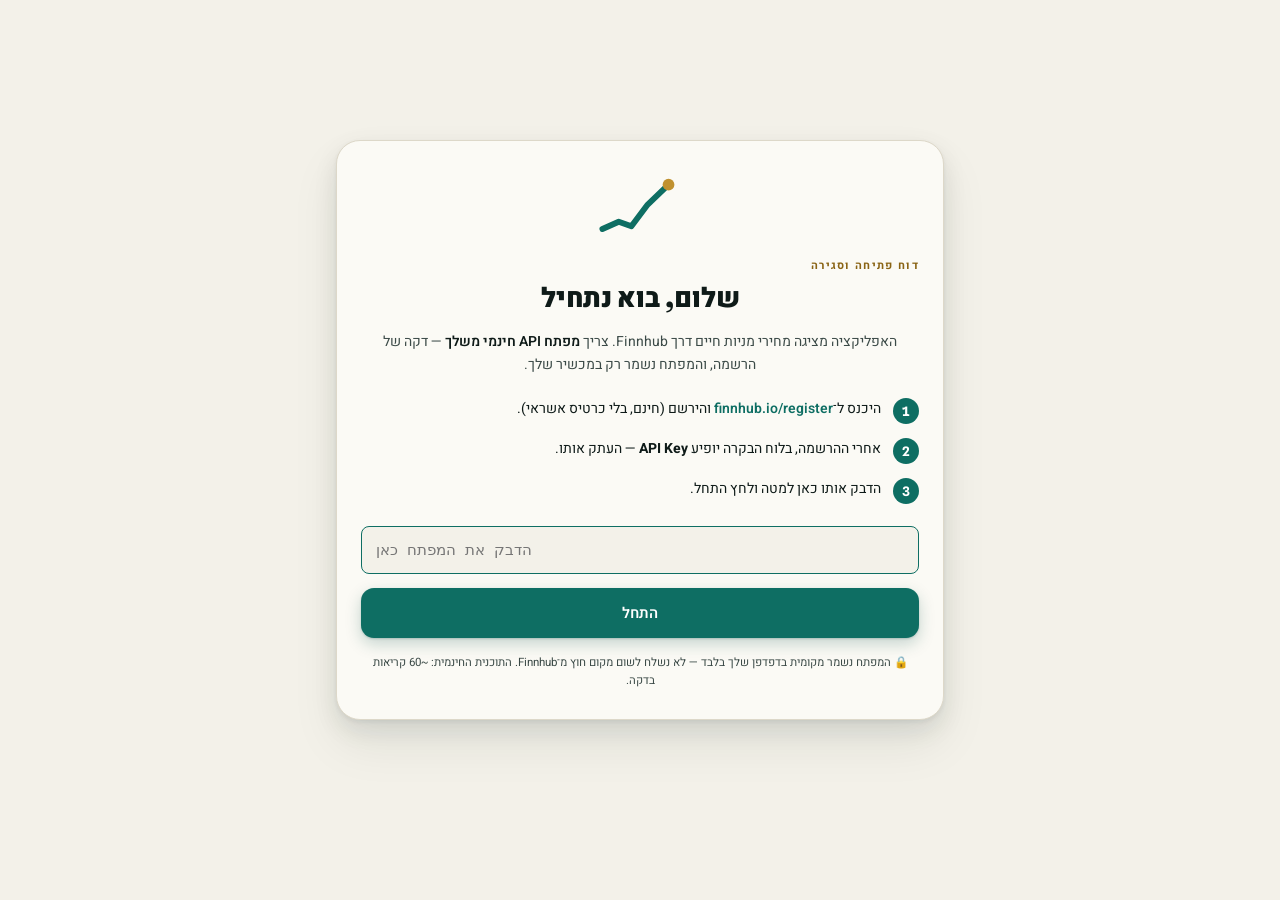
==== ⁠index.html @ 3b0912ea "Add files via upload" ====
<!DOCTYPE html>
<html lang="en" dir="ltr">
<head>
<meta charset="UTF-8">
<meta name="viewport" content="width=device-width, initial-scale=1.0, viewport-fit=cover">
<title>דוח פתיחה וסגירה</title>
<meta name="apple-mobile-web-app-capable" content="yes">
<meta name="apple-mobile-web-app-status-bar-style" content="black-translucent">
<meta name="apple-mobile-web-app-title" content="דוח שוק">
<meta name="theme-color" content="#0E6E63">
<link rel="icon" type="image/png" sizes="32x32" href="[data-uri]">
<link rel="icon" type="image/png" sizes="16x16" href="[data-uri]">
<link rel="shortcut icon" href="[data-uri]">
<link rel="apple-touch-icon" href="[data-uri]">
<link rel="preconnect" href="https://fonts.googleapis.com">
<link rel="preconnect" href="https://fonts.gstatic.com" crossorigin>
<link href="https://fonts.googleapis.com/css2?family=Fraunces:opsz,wght@9..144,500;9..144,700;9..144,900&family=Heebo:wght@400;500;700;800&family=Inter:wght@400;500;600;700&family=Spline+Sans+Mono:wght@400;500;600&display=swap" rel="stylesheet">
<style>
:root{--sat:env(safe-area-inset-top);--sab:env(safe-area-inset-bottom);--ink:#0E1A18;--ink-soft:#3B4A47;--paper:#F3F1E9;--paper-2:#FBFAF5;--line:#DDD8C9;--teal:#0E6E63;--brass:#C0912F;--gain:#1E7A48;--loss:#C0392B;--shadow:0 1px 2px rgba(19,33,31,.04),0 4px 10px rgba(19,33,31,.05),0 12px 28px rgba(19,33,31,.05);--shadow-lift:0 2px 4px rgba(19,33,31,.06),0 10px 24px rgba(19,33,31,.09),0 24px 48px rgba(19,33,31,.08)}*{box-sizing:border-box;margin:0;padding:0;-webkit-tap-highlight-color:transparent}
html,body{background:var(--paper);color:var(--ink);font-family:"Heebo","Inter",system-ui,sans-serif;height:100%}
body{overflow:hidden}
h1,h2,h3{font-family:"Fraunces","Heebo",serif}
.he{font-family:"Heebo",system-ui,sans-serif}
.mono{font-family:"Spline Sans Mono",ui-monospace,monospace;font-variant-numeric:tabular-nums;direction:ltr;unicode-bidi:isolate}
button{font-family:inherit;cursor:pointer;border:none;background:none;color:inherit}
button:focus-visible,input:focus-visible{outline:2.5px solid var(--teal);outline-offset:2px;border-radius:8px}
@media(prefers-reduced-motion:reduce){*,*::before,*::after{animation:none!important;transition:none!important}}
a{color:var(--teal);text-decoration:none}
/* Pager */
.pager{display:flex;overflow-x:auto;scroll-snap-type:x mandatory;height:100dvh;-webkit-overflow-scrolling:touch;scroll-behavior:smooth}
.pager::-webkit-scrollbar{display:none}
.panel{flex:0 0 100%;width:100%;height:100dvh;overflow-y:auto;scroll-snap-align:center;-webkit-overflow-scrolling:touch;transition:background .6s ease}
.panel::-webkit-scrollbar{display:none}
.inner{max-width:640px;margin:0 auto;padding:0 16px calc(60px + env(safe-area-inset-bottom))}@media(max-width:400px){.inner{padding:0 12px calc(60px + env(safe-area-inset-bottom))}}
body.coaching .dots{opacity:0;pointer-events:none}
.dots{position:fixed;bottom:calc(12px + env(safe-area-inset-bottom));left:50%;transform:translateX(-50%);display:flex;gap:9px;z-index:50;background:rgba(251,250,245,.78);-webkit-backdrop-filter:blur(12px);backdrop-filter:blur(12px);border:1px solid var(--line);border-radius:24px;padding:9px 14px;box-shadow:var(--shadow)}
.dot{width:7px;height:7px;border-radius:50%;background:var(--line);transition:.25s;cursor:pointer}
.dot.active{background:var(--teal);width:24px;border-radius:5px}
/* Masthead */
.masthead{padding:calc(14px + env(safe-area-inset-top)) 0 12px;border-bottom:2px solid var(--ink);position:sticky;top:0;background:var(--paper);z-index:20}
.masthead .kicker{font-size:11px;letter-spacing:.12em;color:#8A6415;font-weight:700}
.masthead h1{font-size:24px;line-height:1;font-weight:900;margin-top:5px}@media(max-width:500px){.masthead h1{font-size:20px}}
.masthead .date{margin-top:7px;font-size:13px;color:var(--ink-soft);font-weight:500}
.brass-rule{height:3px;background:var(--brass);width:52px;margin-top:12px;border-radius:2px}
.refreshbar{display:flex;align-items:flex-start;justify-content:space-between;gap:10px;margin-top:14px}
.updated{font-size:12.5px;color:var(--ink-soft);font-weight:500}
.mkt{font-size:11px;font-weight:600;padding:2px 8px;border-radius:20px;display:inline-flex;align-items:center;gap:5px;margin-top:6px}
.mkt.open{color:var(--gain);background:rgba(30,122,72,.1)}
.mkt.closed{color:var(--ink-soft);background:rgba(74,92,88,.1)}
.mkt .dot2{width:6px;height:6px;border-radius:50%;background:currentColor}
.btn{background:var(--teal);color:#fff;padding:11px 17px;border-radius:13px;font-weight:600;font-size:14px;display:inline-flex;align-items:center;gap:7px;box-shadow:0 1px 2px rgba(11,80,72,.2),0 6px 16px rgba(11,80,72,.22);min-height:44px;transition:transform .12s ease,box-shadow .15s ease}
.btn:active{transform:translateY(1px) scale(.985);box-shadow:0 1px 2px rgba(11,80,72,.2),0 3px 8px rgba(11,80,72,.18)}
.btn.ghost{background:transparent;color:var(--teal);box-shadow:none;border:1.5px solid var(--line);padding:8px 14px}
.quota{font-family:"Spline Sans Mono",monospace;font-size:11px;font-weight:500;color:var(--ink-soft);background:var(--paper-2);border:1px solid var(--line);border-radius:20px;padding:4px 9px;direction:ltr;white-space:nowrap;transition:color .3s,border-color .3s}
.quota.warn{color:var(--brass);border-color:rgba(192,145,47,.45)}
.quota.crit{color:var(--loss);border-color:rgba(192,57,43,.45)}
.spin{animation:sp 1s linear infinite}
@keyframes sp{to{transform:rotate(360deg)}}
.addrow{display:flex;gap:8px;margin:16px 0 4px}
.addrow input{flex:1;padding:12px 14px;direction:ltr;border:1.5px solid var(--line);background:var(--paper-2);border-radius:12px;font-family:"Spline Sans Mono",monospace;font-size:15px;text-transform:uppercase;color:var(--ink)}
.addrow input:focus{outline:none;border-color:var(--teal)}
.toolbar{display:flex;gap:8px;margin-top:10px}
.tool{font-size:12.5px;color:var(--teal);border:1.5px solid var(--line);border-radius:10px;padding:9px 12px;background:var(--paper-2);display:inline-flex;gap:6px;align-items:center;font-weight:600;min-height:40px}
.tool.active{background:var(--teal);color:#fff;border-color:var(--teal)}
.summary{margin-top:12px;font-size:12.5px;color:var(--ink-soft);display:flex;gap:14px;flex-wrap:wrap}
.summary b{color:var(--ink);font-family:"Spline Sans Mono",monospace}
.summary .up{color:var(--gain)}.summary .down{color:var(--loss)}
.cards{margin-top:12px;display:flex;flex-direction:column;gap:10px}
.grp{display:flex;flex-direction:column;gap:10px}
.grp-h{display:flex;align-items:center;justify-content:space-between;padding:6px 2px 2px;margin-top:6px;border-bottom:1.5px solid var(--line)}
.grp-h span:first-child{font-family:"Fraunces","Heebo",serif;font-size:15px;font-weight:700;color:var(--ink)}
.grp-n{font-size:11px;color:#8A6415;background:rgba(192,145,47,.12);border:1px solid transparent;border-radius:20px;padding:2px 9px;font-weight:600}
.grp-body{display:flex;flex-direction:column;gap:10px}
.earn{display:none;font-size:11.5px;color:#8A6415;font-weight:700;margin-top:3px}
.earn:not(:empty){display:block}
.earn.soon{color:var(--loss)}
.earn-box{background:rgba(192,145,47,.10);border-radius:10px;padding:8px 10px;font-size:12.5px;color:var(--ink);margin-bottom:12px;font-weight:500}
.tagbtn{display:none;font-size:15px;width:30px;height:30px;border-radius:8px;align-items:center;justify-content:center;flex:none;background:var(--paper);border:1px solid var(--line)}
body.editing .tagbtn{display:flex}
body.editing.has-groups .handle{display:none}
.hold{display:none;font-size:11.5px;color:var(--ink-soft);margin-top:3px;font-weight:500}
.hold:not(:empty){display:block}
.hold .hq{color:var(--teal);font-weight:700}
.hold b.up{color:var(--gain)}.hold b.down{color:var(--loss)}
.sheet-nav{display:flex;align-items:center;justify-content:space-between;margin-bottom:14px;padding-bottom:12px;border-bottom:1px solid var(--line)}
.nav-b{font-size:13px;color:var(--teal);font-weight:600;padding:6px 8px;border-radius:8px}
.nav-b:disabled{color:var(--line)}
.fld{display:block;margin-bottom:12px}
.fld span{display:block;font-size:12.5px;color:var(--ink-soft);margin-bottom:5px;font-weight:500}
.fld input{width:100%;padding:12px;border:1.5px solid var(--line);border-radius:11px;font-family:"Spline Sans Mono",monospace;font-size:17px;background:var(--paper);direction:ltr;text-align:left}
.fld input:focus{outline:none;border-color:var(--teal)}
.sheet-note{font-size:11.5px;color:var(--ink-soft);line-height:1.5;background:rgba(192,145,47,.10);border-radius:9px;padding:8px 10px}
.sheet{position:fixed;inset:0;background:rgba(14,22,20,.5);z-index:200;display:flex;align-items:flex-end;justify-content:center;padding:14px;animation:dimIn .2s ease}
@keyframes dimIn{from{opacity:0}to{opacity:1}}
.sheet-card{position:relative;background:var(--paper-2);border:1px solid var(--line);border-radius:22px;padding:24px 18px 18px;width:100%;max-width:420px;box-shadow:var(--shadow-lift);margin-bottom:env(safe-area-inset-bottom);animation:sheetUp .28s cubic-bezier(.2,.7,.3,1)}
.sheet-card::before{content:"";position:absolute;top:9px;left:50%;transform:translateX(-50%);width:38px;height:4.5px;border-radius:3px;background:var(--line)}
@keyframes sheetUp{from{transform:translateY(24px);opacity:.4}to{transform:translateY(0);opacity:1}}
.tagopt{display:flex;align-items:center;gap:10px;padding:9px 4px;border-bottom:1px solid var(--line);font-size:14px}
.tagopt input{width:18px;height:18px;accent-color:var(--teal)}
.card-wrapper.dragging{position:relative;z-index:30}
.card-wrapper.dragging .card-compact{opacity:.9;box-shadow:0 12px 28px rgba(19,33,31,.18)}
.card-compact{background:var(--paper-2);border:1px solid var(--line);border-radius:16px;padding:13px 15px;box-shadow:var(--shadow);display:flex;align-items:center;gap:11px;cursor:pointer;transition:background .3s,box-shadow .2s,transform .12s ease}
.card-compact:active{background:#f0ede5;transform:scale(.988)}
.card-compact.up{background:rgba(30,122,72,.06)}
.card-compact.down{background:rgba(192,57,43,.06)}
.card-compact.up.sharp{box-shadow:inset -4px 0 0 var(--gain),var(--shadow)}
.card-compact.down.sharp{box-shadow:inset -4px 0 0 var(--loss),var(--shadow)}
.handle{display:none;align-items:center;justify-content:center;width:24px;color:var(--ink-soft);font-size:19px;cursor:grab;touch-action:none;flex:none;margin-left:-4px}
body.editing .handle{display:flex}
body.editing .card-compact{cursor:default}
.logo{width:36px;height:36px;border-radius:8px;object-fit:contain;background:#fff;border:1px solid var(--line);flex:none}
.logo.ph{display:flex;align-items:center;justify-content:center;font-family:"Spline Sans Mono",monospace;font-weight:600;color:var(--teal);font-size:13px}
.idcol{flex:1;min-width:0}
.sym{font-family:"Spline Sans Mono",monospace;font-weight:600;font-size:16px}
.cname{font-size:12px;color:var(--ink-soft);margin-top:2px;overflow:hidden;text-overflow:ellipsis;white-space:nowrap;max-width:170px;font-weight:500}
.pricecol{text-align:end}
.price{font-size:16px;font-weight:600}
.chg{font-size:14px;font-weight:700}
.chg.up{color:var(--gain)}.chg.down{color:var(--loss)}.chg.flat{color:var(--ink-soft)}
.chg.sharp{font-weight:700}
.stale{opacity:.55}
.remove{display:none;color:var(--ink-soft);font-size:17px;width:28px;height:28px;border-radius:8px;align-items:center;justify-content:center;flex:none}
body.editing .remove{display:flex}
.remove:active{background:var(--line)}
.card-details{display:none;background:var(--paper-2);border:1px solid var(--line);border-radius:16px;padding:15px;margin-top:-6px}
.card-details.open{display:block;animation:cardIn .24s cubic-bezier(.2,.7,.3,1)}
@keyframes cardIn{from{opacity:0;transform:translateY(-6px)}to{opacity:1;transform:translateY(0)}}
.card-details .chart{width:100%;height:50px;background:var(--paper);border-radius:12px;padding:6px;box-sizing:border-box;margin-bottom:10px;border:1px solid var(--line)}
.card-details .track{position:relative;height:8px;border-radius:6px;background:linear-gradient(90deg,#E7E2D2,#EFEBDD);margin-top:12px}
.card-details .mk{position:absolute;top:50%;transform:translate(-50%,-50%);width:14px;height:14px;border-radius:50%;border:2.5px solid var(--paper-2)}
.mk.open{background:var(--ink-soft)}
.mk.close{background:var(--teal);width:16px;height:16px}
.legend{direction:ltr;display:flex;justify-content:space-between;margin-top:9px;font-size:11px;color:var(--ink-soft)}
.legend b{display:block;font-family:"Spline Sans Mono",monospace;color:var(--ink);font-size:13px;font-weight:500;margin-top:2px}
.vol-bar{display:flex;align-items:flex-end;gap:2px;margin-top:10px;height:24px}
.vol-bar .b{background:rgba(14,110,99,.3);border-radius:3px;flex:1;min-width:2px}
.pp{min-height:0}
.pp-w{display:inline-block;font-size:11.5px;color:var(--ink-soft);margin:-6px 0 10px;font-weight:500}
.pp-box{display:flex;align-items:center;gap:9px;margin:-4px 0 12px;padding:8px 11px;border-radius:11px;background:var(--paper);border:1px solid var(--line)}
.pp-box.up{background:rgba(30,122,72,.09);border-color:rgba(30,122,72,.28)}
.pp-box.down{background:rgba(192,57,43,.09);border-color:rgba(192,57,43,.28)}
.pp-l{font-size:11.5px;color:var(--ink-soft);font-weight:600}
.pp-v{font-size:15px;font-weight:700;margin-inline-start:auto}
.pp-c{font-size:12.5px;font-weight:700}
.pp-box.up .pp-c,.pp-box.up .pp-v{color:var(--gain)}
.pp-box.down .pp-c,.pp-box.down .pp-v{color:var(--loss)}
.stats{display:grid;grid-template-columns:1fr 1fr;gap:8px 12px;margin-top:15px;padding-top:14px;border-top:1px solid var(--line)}
.stat{display:flex;justify-content:space-between;font-size:13px}
.stat span{color:var(--ink-soft)}
.stat b{font-family:"Spline Sans Mono",monospace;font-weight:500}
.gap.up b{color:var(--gain)}.gap.down b{color:var(--loss)}
.periods{margin-top:15px;padding-top:14px;border-top:1px solid var(--line)}
.pd-row{display:flex;gap:8px}
.pd{flex:1;background:var(--paper);border:1px solid var(--line);border-radius:11px;padding:9px 6px;text-align:center}
.pd span{display:block;font-size:11px;color:var(--ink-soft)}
.pd b{display:block;font-size:14px;font-weight:600;margin-top:3px}
.pd b.up{color:var(--gain)}.pd b.down{color:var(--loss)}.pd b.flat{color:var(--ink-soft)}
.pd-spark{margin-top:12px;background:var(--paper);border:1px solid var(--line);border-radius:11px;padding:8px 6px;display:flex;justify-content:center}
.pd-note{font-size:11.5px;color:var(--ink-soft);margin-top:8px;line-height:1.5}
.news{margin-top:14px;display:flex;flex-direction:column;gap:11px;padding-top:14px;border-top:1px solid var(--line)}
.news .item{font-size:13px;line-height:1.45;direction:ltr;text-align:left}
.news .item .h{font-weight:500;color:var(--ink)}
.news .item .m{color:var(--ink-soft);font-size:11.5px;margin-top:3px}
.disclaimer{margin-top:12px;font-size:11px;color:var(--ink-soft);line-height:1.5;background:rgba(192,145,47,.08);border-radius:10px;padding:9px 11px}
.hist{margin-top:14px;padding-top:14px;border-top:1px solid var(--line)}
.hist h4{font-size:12px;color:var(--brass);font-weight:700;margin-bottom:8px}
.hist table{width:100%;border-collapse:collapse;font-family:"Spline Sans Mono",monospace;font-size:12px}
.hist th{color:var(--ink-soft);font-weight:400;text-align:right;padding:4px 0;font-size:11px}
.hist td{padding:5px 0;border-top:1px solid var(--line);text-align:right}
.msg{font-size:12.5px;color:var(--loss);margin-top:10px}
.ldr{position:relative;background:var(--paper);border:1px solid var(--line);border-radius:12px;padding:10px 12px 8px;display:flex;flex-direction:column;align-items:center;gap:4px}
.ldr svg{width:100%;height:44px;opacity:.85}
.ldr-line{stroke-dasharray:240;stroke-dashoffset:240;animation:draw 1.2s ease-in-out infinite}
.ldr span{font-size:11px;color:var(--ink-soft);font-weight:500}
.ob-wrap{max-width:640px;margin:0 auto;padding:env(safe-area-inset-top) 16px 40px;min-height:100dvh;display:flex;align-items:center}
.ob-card{width:100%;background:var(--paper-2);border:1px solid var(--line);border-radius:24px;padding:30px 24px;box-shadow:var(--shadow-lift);margin:24px 0}
.ob-logo{display:block;margin:0 auto 18px}
.ob-h{font-family:"Fraunces","Heebo",serif;font-size:27px;font-weight:900;margin-top:5px;text-align:center}
.ob-p{font-size:14px;color:var(--ink-soft);line-height:1.65;margin-top:12px;text-align:center}
.ob-p b{color:var(--ink);font-weight:600}
.ob-steps{margin-top:22px;display:flex;flex-direction:column;gap:14px}
.ob-step{display:flex;gap:12px;align-items:flex-start;font-size:14px;line-height:1.55;color:var(--ink)}
.ob-step a{font-weight:600}
.ob-n{flex:none;width:26px;height:26px;border-radius:50%;background:var(--teal);color:#fff;font-weight:700;font-size:13px;display:flex;align-items:center;justify-content:center;font-family:"Spline Sans Mono",monospace}
.ob-input{width:100%;margin-top:22px;padding:14px;border:1.5px solid var(--line);border-radius:13px;font-family:"Spline Sans Mono",monospace;font-size:15px;background:var(--paper);text-align:left}
.ob-input:focus{outline:none;border-color:var(--teal)}
.ob-btn{width:100%;justify-content:center;margin-top:14px;padding:14px;font-size:15px}
.ob-foot{font-size:11.5px;color:var(--ink-soft);margin-top:16px;line-height:1.55;text-align:center}
#coach{position:fixed;inset:0;z-index:400;pointer-events:auto}
#coach::before{content:"";position:fixed;inset:0;z-index:400;background:rgba(14,22,20,.66);-webkit-backdrop-filter:blur(1px);backdrop-filter:blur(1px)}
#coachHole{position:fixed;z-index:401;border-radius:14px;box-shadow:0 0 0 9999px rgba(14,22,20,.66),0 0 0 2px var(--brass),0 8px 30px rgba(0,0,0,.35);transition:top .3s cubic-bezier(.3,.7,.3,1),left .3s,width .3s,height .3s;pointer-events:none}
#coachTip{position:fixed;z-index:402;left:50%;transform:translateX(-50%) translateY(6px);width:min(360px,calc(100vw - 32px));background:var(--paper-2);border:1px solid var(--line);border-radius:18px;padding:16px 17px;box-shadow:var(--shadow-lift);opacity:0;transition:opacity .25s,transform .25s}
#coachTip.show{opacity:1;transform:translateX(-50%) translateY(0)}
#coachTip{max-height:calc(100dvh - var(--sat) - var(--sab) - 24px);overflow-y:auto;-webkit-overflow-scrolling:touch}
#coachTip .c-step{font-family:"Spline Sans Mono",monospace;font-size:11px;color:#8A6415;font-weight:700;direction:ltr;text-align:right}
#coachTip .c-title{font-family:"Fraunces","Heebo",serif;font-weight:800;font-size:18px;margin-top:3px}
#coachTip .c-body{font-size:13.5px;color:var(--ink-soft);line-height:1.6;margin-top:6px}
#coachTip .c-body b{color:var(--ink);font-weight:600}
#coachTip .c-actions{display:flex;align-items:center;justify-content:space-between;margin-top:14px;position:relative;z-index:3;pointer-events:auto}
#coachTip .c-skip{font-size:13px;color:var(--ink-soft);font-weight:500;padding:11px 14px;position:relative;z-index:3}
#coachTip .c-next{background:var(--teal);color:#fff;font-weight:700;font-size:14px;padding:12px 22px;border-radius:12px;box-shadow:0 4px 12px rgba(11,80,72,.25);position:relative;z-index:3}
#coachTip .c-next:active{transform:scale(.96)}
.guide-card{max-width:460px;max-height:86vh;display:flex;flex-direction:column}
.guide-h{display:flex;align-items:flex-start;justify-content:space-between;padding-bottom:14px;border-bottom:1px solid var(--line);margin-bottom:4px}
.gclose{width:32px;height:32px;border-radius:10px;font-size:15px;color:var(--ink-soft);background:var(--paper);border:1px solid var(--line);flex:none}
.gclose:active{transform:scale(.94)}
.guide-body{overflow-y:auto;-webkit-overflow-scrolling:touch;padding:8px 2px 14px}
.gstep{display:flex;gap:13px;padding:13px 0;border-bottom:1px solid var(--line)}
.gstep:last-child{border-bottom:none}
.gic{font-size:22px;flex:none;width:38px;height:38px;display:flex;align-items:center;justify-content:center;background:var(--paper);border:1px solid var(--line);border-radius:11px}
.gt{font-weight:700;font-size:15px;color:var(--ink);margin-top:4px}
.gd{font-size:13px;color:var(--ink-soft);line-height:1.6;margin-top:5px}
.gd b{color:var(--ink);font-weight:600}
#splash{position:fixed;inset:0;z-index:999;background:var(--paper);display:flex;align-items:center;justify-content:center;transition:opacity .4s ease}
#splash.out{opacity:0;pointer-events:none}
.sp-inner{display:flex;flex-direction:column;align-items:center;gap:14px}
.sp-line{stroke-dasharray:260;stroke-dashoffset:260;animation:draw 1.1s cubic-bezier(.4,0,.2,1) forwards}
@keyframes draw{to{stroke-dashoffset:0}}
.sp-dot{opacity:0;transform-origin:158px 30px;animation:pop .35s cubic-bezier(.3,1.6,.5,1) .95s forwards}
@keyframes pop{from{opacity:0;transform:scale(.2)}to{opacity:1;transform:scale(1)}}
.sp-title{font-family:"Fraunces","Heebo",serif;font-weight:900;font-size:21px;color:var(--ink);animation:fadeUp .5s ease .55s both}
.sp-sub{font-size:12.5px;color:var(--ink-soft);font-weight:500;animation:fadeUp .5s ease .75s both}
@keyframes fadeUp{from{opacity:0;transform:translateY(6px)}to{opacity:1;transform:translateY(0)}}
.skeleton{height:12px;border-radius:4px;background:linear-gradient(90deg,#EAE6D8,#F2EFE4,#EAE6D8);background-size:200% 100%;animation:sh 1.2s infinite;display:inline-block}
@keyframes sh{to{background-position:-200% 0}}
/* Home */
.home{min-height:calc(100dvh - 40px);display:flex;flex-direction:column;justify-content:center;padding:calc(20px + env(safe-area-inset-top)) 0 20px;position:relative}
.home-card{position:relative;overflow:hidden;background:var(--paper-2);border:1px solid var(--line);border-radius:22px;padding:26px 22px;box-shadow:var(--shadow-lift)}
.home-card .wm{position:absolute;left:-14px;bottom:-18px;width:190px;height:auto;pointer-events:none}
@media(max-width:500px){.home{padding:14px 0}.home-card{padding:20px 16px;border-radius:18px}}
.home .kicker{font-size:11px;letter-spacing:.12em;color:#8A6415;font-weight:700}
.home h1{font-size:38px;line-height:.95;font-weight:900;margin-top:8px}@media(max-width:500px){.home h1{font-size:28px}}
.home .date{margin-top:12px;font-size:14.5px;color:var(--ink-soft);font-weight:500}
.home .brass-rule{width:64px;margin-top:20px}
.tickers{margin-top:32px;border-top:1px solid var(--line)}
.tk{display:flex;align-items:center;justify-content:space-between;padding:17px 2px;border-bottom:1px solid var(--line)}
.tk:last-child{border-bottom:none}
.tk-l{font-size:13px;color:var(--ink-soft);font-weight:500}@media(max-width:500px){.tk-l{font-size:12.5px}}
.tk-r{text-align:right}
.tk-v{font-size:22px;font-weight:600;line-height:1.1;letter-spacing:-.01em}@media(max-width:500px){.tk-v{font-size:20px}}
.tk-c{font-size:12.5px;font-weight:600;margin-top:2px}
.tk-c.up{color:var(--gain)}.tk-c.down{color:var(--loss)}.tk-c.flat{color:var(--ink-soft)}
.home .hints{display:flex;justify-content:space-between;margin-top:26px}
.home .hints .h{display:flex;align-items:center;gap:6px;font-size:13px;color:var(--teal);font-weight:600;padding:10px 14px;border-radius:12px;background:rgba(251,250,245,.6);border:1px solid var(--line)}
.home .hints .h:active{transform:scale(.96)}
.home .setgear{display:inline-flex;align-items:center;gap:6px;font-size:13px;font-weight:600;color:var(--teal);text-decoration:none;padding:9px 14px;border-radius:12px;background:rgba(251,250,245,.6);border:1px solid var(--line);cursor:pointer}
.setgear:active{transform:scale(.96)}
/* Recommendations (RTL) */
.reco-top{padding:calc(14px + env(safe-area-inset-top)) 0 12px;border-bottom:2px solid var(--ink);position:sticky;top:0;background:var(--paper);z-index:20}
.reco-top .kicker{font-size:11px;letter-spacing:.14em;color:var(--brass);font-weight:700}
.reco-top h1{font-size:28px;font-weight:900;margin-top:5px}
.reco-disc{font-size:11px;color:var(--ink-soft);line-height:1.5;background:rgba(192,145,47,.08);border-radius:10px;padding:9px 11px;margin-top:14px}
.xgrid{display:flex;flex-direction:column;gap:9px;margin-top:14px}
.xc{display:flex;align-items:center;gap:11px;background:var(--paper-2);border:1px solid var(--line);border-radius:16px;padding:12px 14px;box-shadow:var(--shadow);text-decoration:none;color:inherit;transition:transform .12s ease,box-shadow .15s ease}
.xc:active{transform:scale(.985);box-shadow:0 1px 2px rgba(19,33,31,.05)}
.xc-av{flex:none;width:40px;height:40px;border-radius:12px;background:var(--ink);color:var(--paper);display:flex;align-items:center;justify-content:center;font-weight:800;font-size:14px;font-family:"Spline Sans Mono",monospace;letter-spacing:.02em}
.xc-t{flex:1;min-width:0}
.xc-n{font-size:15px;font-weight:700;color:var(--ink);overflow:hidden;text-overflow:ellipsis;white-space:nowrap}
.xc-c{font-size:11.5px;color:#8A6415;font-weight:600;margin-top:2px}
.xc-h{font-size:11.5px;color:var(--ink-soft);direction:ltr;font-weight:500}
.xc-go{color:var(--ink-soft);flex:none}
.reco-card{background:var(--paper-2);border:1px solid var(--line);border-radius:16px;padding:14px;box-shadow:var(--shadow);margin-top:12px}
.reco-head{display:flex;align-items:center;gap:11px;cursor:pointer}
.reco-head:active{opacity:.75}
.rdot{width:7px;height:7px;border-radius:50%;background:var(--line);flex:none}
.rdot.ready{background:var(--teal)}
.rchev{font-size:16px;color:var(--ink-soft);flex:none;transition:transform .22s;line-height:1}
.rchev.up{transform:rotate(180deg)}
.rbody{display:none}
.rbody.open{display:block}
.reco-head .sym{font-family:"Spline Sans Mono",monospace;font-weight:600;font-size:16px;direction:ltr}
.reco-head .cn{font-size:11px;color:var(--ink-soft);margin-top:1px}
.sig-row{display:flex;gap:10px;margin-top:13px}
.sig{flex:1;border-radius:12px;padding:11px;text-align:center;border:1px solid var(--line);background:var(--paper)}
.sig .t{font-size:11px;color:var(--ink-soft)}
.sig b{display:block;font-size:16px;font-weight:800;margin-top:3px}
.sig.buy{background:rgba(30,122,72,.1);border-color:rgba(30,122,72,.3)}.sig.buy b{color:var(--gain)}
.sig.sell{background:rgba(192,57,43,.1);border-color:rgba(192,57,43,.3)}.sig.sell b{color:var(--loss)}
.sig.neutral b{color:var(--ink-soft)}
.sig.none b{color:var(--ink-soft);font-size:13px;font-weight:600}
.reco-raw{margin-top:12px;font-size:12px;color:var(--ink-soft);line-height:1.7}
.reco-raw .k{color:var(--ink);font-family:"Spline Sans Mono",monospace;direction:ltr;display:inline-block}
.gen-wrap{margin-top:26px;padding-top:16px;border-top:2px solid var(--ink)}
.gen-wrap h3{font-size:20px;font-weight:800}
.gn{display:block;padding:12px 0;border-bottom:1px solid var(--line)}
.gn-h{font-size:14px;font-weight:500;color:var(--ink);line-height:1.4;direction:ltr;text-align:left}
.gn-m{font-size:11px;color:var(--ink-soft);margin-top:4px;direction:ltr;text-align:left}
.empty{text-align:center;color:var(--ink-soft);font-size:14px;padding:40px 20px;line-height:1.6}
</style>
</head>
<body>
<div id="root"></div>
<script>
const FINNHUB="https://finnhub.io/api/v1";
const PROXIES=[u=>u,u=>"https://api.codetabs.com/v1/proxy/?quest="+encodeURIComponent(u),u=>"https://api.allorigins.win/raw?url="+encodeURIComponent(u),u=>"https://corsproxy.io/?url="+encodeURIComponent(u)];
const LS={key:"mr_key",list:"mr_watch",prof:"mr_profiles",news:"mr_news",snap:"mr_snap",last:"mr_last",sort:"mr_sort",reco:"mr_reco",recoList:"mr_recoList",tickers:"mr_tickers",lastUpdate:"mr_lastUpdate",calls:"mr_calls",gnews:"mr_gnews",tags:"mr_tags",groupOrder:"mr_groupOrder",earn:"mr_earn",hold:"mr_hold",homeTk:"mr_homeTk",guide:"mr_guideSeen",ysym:"mr_ysym"};
const DEFAULTS=[{symbol:"TSLA"},{symbol:"AAPL"},{symbol:"NVDA"},{symbol:"META"},{symbol:"PLTR"},{symbol:"IBIT"},{symbol:"SPY"},{symbol:"QQQ"},{symbol:"INTC"},{symbol:"GOOGL"},{symbol:"AMZN"},{symbol:"AMD"},{symbol:"SOXX"}];
const MY_KEY="";
const SHARE_MODE=true; // every user enters their own Finnhub key; nothing is shipped in the file.
const SHARP=3;
const $=s=>document.querySelector(s);
const store={get:(k,f)=>{try{return JSON.parse(localStorage.getItem(k))??f}catch{return f}},set:(k,v)=>localStorage.setItem(k,JSON.stringify(v))};
const getKey=()=>localStorage.getItem(LS.key)||(SHARE_MODE?"":MY_KEY);
const todayISO=()=>new Date().toISOString().slice(0,10);
const fmt=n=>(n==null||isNaN(n))?"—":Number(n).toLocaleString("en-US",{minimumFractionDigits:2,maximumFractionDigits:2});
const pct=n=>(n>0?"+":"")+n.toFixed(2)+"%";
const getLast=sym=>store.get(LS.last,{})[sym];
function setLast(sym,q){const all=store.get(LS.last,{});all[sym]={c:q.c,dp:q.dp,ils:!!q._ils,ts:Date.now()};store.set(LS.last,all);}
function cur(q){return (q&&(q._ils||q.ils))?"\u20aa":"$";}
let sortMode=localStorage.getItem(LS.sort)||"manual";
let editMode=false;const detailData={};let recoLoaded=false;

/* ---- Market status ---- */
function marketStatus(){const et=new Date(new Date().toLocaleString("en-US",{timeZone:"America/New_York"}));const day=et.getDay();const mins=et.getHours()*60+et.getMinutes();if(day===0||day===6)return"closed";return(mins>=570&&mins<960)?"open":"closed";}
function updateMarketBadge(){const s=marketStatus();const el=$("#mkt");if(!el)return;el.className="mkt "+s;$("#mktText").textContent=s==="open"?"השוק האמריקאי פתוח":"השוק האמריקאי סגור";}

/* ---- Networking ---- */
let bestProxy=parseInt(localStorage.getItem("mr_proxy")||"0")||0;
async function fetchRaw(finUrl,timeoutMs){const order=[bestProxy,...PROXIES.map((_,i)=>i).filter(i=>i!==bestProxy)];let lastErr;for(const i of order){try{const u=PROXIES[i](finUrl);const ctrl=new AbortController();const t=setTimeout(()=>ctrl.abort(),timeoutMs||9000);const r=await fetch(u,{cache:"no-store",signal:ctrl.signal});clearTimeout(t);if(!r.ok){lastErr="HTTP "+r.status;continue;}const txt=await r.text();if(i!==bestProxy){bestProxy=i;localStorage.setItem("mr_proxy",String(i));}return txt;}catch(e){lastErr=e&&e.message?e.message:e;}}throw new Error(lastErr||"failed");}
const DAILY_EST=300;
function callsToday(){const c=store.get(LS.calls,{});return (c.date===todayISO())?(c.n||0):0;}
function bumpCalls(){const c=store.get(LS.calls,{});const n=(c.date===todayISO()?(c.n||0):0)+1;store.set(LS.calls,{date:todayISO(),n});paintQuota();return n;}
function paintQuota(){const el=$("#quota");if(!el)return;const n=callsToday();const left=Math.max(0,DAILY_EST-n);const ratio=n/DAILY_EST;el.textContent=n+" / "+DAILY_EST;el.className="quota"+(ratio>=1?" crit":ratio>=.8?" warn":"");el.title="קריאות שבוצעו היום. התקרה היומית היא הערכה.";}
async function fetchJSON(u){if(u.indexOf("finnhub.io")>-1)bumpCalls();return JSON.parse(await fetchRaw(u));}
const YQ="https://query1.finance.yahoo.com/v8/finance/chart/";
function ymap(){return store.get(LS.ysym,{});}
function ysymOf(sym){return ymap()[sym]||null;}
function lastNonNull(a){if(!a)return null;for(let i=a.length-1;i>=0;i--)if(a[i]!=null)return a[i];return null;}
async function yahooChart(ysym,q){const url=YQ+encodeURIComponent(ysym)+"?"+q;const raw=await fetchRaw(url,14000);let d;try{d=JSON.parse(raw);}catch(e){throw new Error("bad json");}if(d&&d.chart&&d.chart.error&&d.chart.error.description)throw new Error(d.chart.error.description);const r=d&&d.chart&&d.chart.result&&d.chart.result[0];if(!r||!r.meta)throw new Error("no data");return r;}
function yahooToQuote(r){const m=r.meta||{};const ind=(r.indicators&&r.indicators.quote&&r.indicators.quote[0])||{};const cu=m.currency||"USD";const mul=(cu==="ILA"||cu==="GBp")?0.01:1;
 const c=(m.regularMarketPrice!=null?m.regularMarketPrice:lastNonNull(ind.close));
 const pc=(m.chartPreviousClose!=null?m.chartPreviousClose:m.previousClose);
 if(c==null||pc==null||!pc)throw new Error("no price");
 const o=lastNonNull(ind.open),hi=lastNonNull(ind.high),lo=lastNonNull(ind.low),v=lastNonNull(ind.volume);
 const C=c*mul,PC=pc*mul;
 return {c:C,pc:PC,o:(o!=null?o*mul:C),h:(hi!=null?hi*mul:C),l:(lo!=null?lo*mul:C),d:C-PC,dp:((C-PC)/PC)*100,v:v||0,_ils:(cu==="ILS"||cu==="ILA"),_cur:cu,_y:m.symbol};}
async function yahooQuote(sym){const known=ysymOf(sym);const tries=known?[known]:(/\./.test(sym)?[sym]:[sym,sym+".TA"]);let err;
 for(const t of tries){try{const r=await yahooChart(t,"interval=1d&range=5d");const q=yahooToQuote(r);const mp=ymap();mp[sym]=t;store.set(LS.ysym,mp);return q;}catch(e){err=e;}}
 throw err||new Error("yahoo failed");}
function emptyQuote(d){return !d||((d.c===0||d.c==null)&&(d.pc===0||d.pc==null));}
async function quote(sym){if(ysymOf(sym))return yahooQuote(sym);
 let d=null,e1=null;
 try{d=await fetchJSON(`${FINNHUB}/quote?symbol=${sym}&token=${getKey()}`);}catch(e){e1=e;}
 if(!emptyQuote(d))return d;
 try{return await yahooQuote(sym);}catch(e2){if(d)return d;throw e1||e2;}}
async function prePost(sym){const ys=ysymOf(sym)||sym;const r=await yahooChart(ys,"interval=1m&range=1d&includePrePost=true");const m=r.meta||{};const tp=m.currentTradingPeriod||{};const now=Math.floor(Date.now()/1000);
 let phase=null,win=null;
 if(tp.pre&&now>=tp.pre.start&&now<tp.pre.end){phase="pre";win=tp.pre;}
 else if(tp.post&&now>=tp.post.start&&now<tp.post.end){phase="post";win=tp.post;}
 if(!phase)return null;
 const ts=r.timestamp||[];const cl=((r.indicators&&r.indicators.quote&&r.indicators.quote[0])||{}).close||[];
 let last=null;for(let i=ts.length-1;i>=0;i--){if(ts[i]>=win.start&&ts[i]<win.end&&cl[i]!=null){last=cl[i];break;}}
 if(last==null)return null;
 const cu=m.currency||"USD";const mul=(cu==="ILA"||cu==="GBp")?0.01:1;
 const base=(m.regularMarketPrice!=null?m.regularMarketPrice:m.chartPreviousClose);
 if(base==null||!base)return null;
 return {phase,price:last*mul,dp:((last-base)/base)*100,ils:(cu==="ILS"||cu==="ILA")};}

const TK_CATALOG={ils:{label:"דולר / שקל",fmt:v=>"₪"+v.toFixed(3)},eur:{label:"אירו / שקל",fmt:v=>"₪"+v.toFixed(3)},btc:{label:"ביטקוין",fmt:v=>"$"+v.toLocaleString("en-US",{maximumFractionDigits:0})},eth:{label:"את׳ריום",fmt:v=>"$"+v.toLocaleString("en-US",{maximumFractionDigits:0})},gold:{label:"זהב (אונקיה)",fmt:v=>"$"+v.toLocaleString("en-US",{maximumFractionDigits:0})},oil:{label:"נפט (חבית)",fmt:v=>"$"+v.toFixed(2)},spy:{label:"S&P 500 (SPY)",fmt:v=>"$"+fmt(v)},qqq:{label:"נאסד\u05f3ק 100 (QQQ)",fmt:v=>"$"+fmt(v)}};
function homeTk(){const v=store.get(LS.homeTk,null);return (Array.isArray(v)&&v.length)?v:["ils","btc"];}
async function fxRate(sym){const r=await fetch(`https://api.frankfurter.dev/v1/latest?base=${sym}&symbols=ILS`);const d=await r.json();const c=d.rates.ILS;let dp=0;try{const from=new Date(Date.now()-8*864e5).toISOString().slice(0,10);const r2=await fetch(`https://api.frankfurter.dev/v1/${from}..?base=${sym}&symbols=ILS`);const hh=await r2.json();const days=Object.keys(hh.rates||{}).sort();if(days.length>1){const prev=hh.rates[days[days.length-2]]?.ILS;if(prev)dp=(c-prev)/prev*100;}}catch{}return{c,dp};}
async function coin(id){const r=await fetch(`https://api.coingecko.com/api/v3/simple/price?ids=${id}&vs_currencies=usd&include_24hr_change=true`);const d=await r.json();const x=d[id];return{c:x?.usd??null,dp:x?.usd_24h_change||0};}
async function commodity(id){const r=await fetch(`https://api.coingecko.com/api/v3/simple/price?ids=${id}&vs_currencies=usd&include_24hr_change=true`);const d=await r.json();const x=d[id];return{c:x?.usd??null,dp:x?.usd_24h_change||0};}
async function tkValue(k){try{if(k==="ils")return await fxRate("USD");if(k==="eur")return await fxRate("EUR");if(k==="btc")return await coin("bitcoin");if(k==="eth")return await coin("ethereum");if(k==="gold")return await commodity("pax-gold");if(k==="oil")return await coin("crude-oil");if(k==="spy"||k==="qqq"){const q=await quote(k.toUpperCase());return{c:q.c,dp:q.dp||0};}}catch(e){}return{c:null,dp:0};}
async function usdIls(){try{const r=await fetch("https://api.frankfurter.dev/v1/latest?base=USD&symbols=ILS");const d=await r.json();const c=d.rates.ILS;let dp=0;try{const from=new Date(Date.now()-8*864e5).toISOString().slice(0,10);const r2=await fetch(`https://api.frankfurter.dev/v1/${from}..?base=USD&symbols=ILS`);const h=await r2.json();const days=Object.keys(h.rates||{}).sort();if(days.length>1){const prev=h.rates[days[days.length-2]]?.ILS;if(prev)dp=(c-prev)/prev*100;}}catch{}return{c,dp};}catch(e){return{c:null,dp:0};}}
async function btcUsd(){try{const r=await fetch("https://api.coingecko.com/api/v3/simple/price?ids=bitcoin&vs_currencies=usd&include_24hr_change=true");const d=await r.json();return{c:d.bitcoin?.usd||null,dp:d.bitcoin?.usd_24h_change||0};}catch(e){return{c:null,dp:0};}}
async function profile(sym){const cache=store.get(LS.prof,{});if(cache[sym])return cache[sym];try{const d=await fetchJSON(`${FINNHUB}/stock/profile2?symbol=${sym}&token=${getKey()}`);const p={name:d.name||"",logo:d.logo||""};cache[sym]=p;store.set(LS.prof,cache);return p;}catch{return null;}}
async function news(sym){const cache=store.get(LS.news,{});const c=cache[sym];if(c&&c.date===todayISO())return c.items;const to=todayISO();const from=new Date(Date.now()-6*864e5).toISOString().slice(0,10);try{let d=await fetchJSON(`${FINNHUB}/company-news?symbol=${sym}&from=${from}&to=${to}&token=${getKey()}`);d=(Array.isArray(d)?d:[]).slice(0,4).map(n=>({h:n.headline,s:n.source,u:n.url,t:n.datetime}));cache[sym]={date:todayISO(),items:d};store.set(LS.news,cache);return d;}catch{return c?c.items:[];}}
async function generalNews(force){const c=store.get(LS.gnews,{});if(!force&&c.date===todayISO()&&c.items&&c.items.length)return c.items;const u=`${FINNHUB}/news?category=general&token=${getKey()}`;bumpCalls();const raw=await fetchRaw(u,20000);let d;try{d=JSON.parse(raw);}catch(e){throw new Error("תשובה לא תקינה מהשרת");}if(d&&d.error)throw new Error(d.error);if(!Array.isArray(d))throw new Error("פורמט לא צפוי");const items=d.slice(0,12).map(n=>({h:n.headline,s:n.source,u:n.url,t:n.datetime}));store.set(LS.gnews,{date:todayISO(),items});return items;}

/* ---- Indicators ---- */

/* ================= BOOT ================= */
function showSplash(){if(document.getElementById("splash"))return;const s=document.createElement("div");s.id="splash";
 s.innerHTML=`<div class="sp-inner"><svg viewBox="0 0 190 150" width="150" height="118"><path class="sp-line" d="M12 128 L48 112 L76 122 L112 74 L158 30" fill="none" stroke="#0E6E63" stroke-width="12" stroke-linecap="round" stroke-linejoin="round"/><circle class="sp-dot" cx="158" cy="30" r="12" fill="#C0912F"/></svg><div class="sp-title">דוח פתיחה וסגירה</div><div class="sp-sub">טוען את השוק…</div></div>`;
 document.body.appendChild(s);}
function loaderChart(extra){return `<div class="ldr" style="${extra||""}"><svg viewBox="0 0 190 60" preserveAspectRatio="none"><path class="ldr-line" d="M8 48 L44 38 L74 44 L112 22 L182 8" fill="none" stroke="#0E6E63" stroke-width="6" stroke-linecap="round" stroke-linejoin="round"/></svg><span>טוען…</span></div>`;}
function hideSplash(){const s=document.getElementById("splash");if(!s)return;s.classList.add("out");setTimeout(()=>s.remove(),450);}

const TOURS={
 report:[
  {sel:"#addInput",title:"הוספת מניה",body:"הקלד סימול אמריקאי (AAPL, TSLA…) ולחץ הוסף. המניה נטענת ומצטרפת מיד."},
  {sel:".card-wrapper .card-compact",title:"מה שורה מראה",body:"מימין לוגו, סימול ושם. משמאל מחיר ושינוי יומי. ⚡ = תזוזה חדה. לחיצה פותחת פירוט מלא: גרף, מחזור, חדשות ונתוני שבוע/חודש/רבעון."},
  {sel:"#sortBtn",title:"מיון",body:"מחליף בין ידני · שינוי יומי · א״ב. פועל בתוך כל קבוצה בנפרד."},
  {sel:"#editBtn",title:"עריכה",body:"נכנס למצב עריכה (נשאר פתוח עד ׳סיום׳). שם תמצא 📦 כמות, 🏷 קבוצות ו־≡ גרירה לסידור."},
  {sel:"#refreshBtn",title:"רענון",body:"מושך מחירים עדכניים."},
  {sel:"#quota",title:"מכסת API",body:"סופר כמה קריאות עשית היום. צהוב ואז אדום כשמתקרבים לתקרה. מטבעות/סחורות לא נספרים."}
 ],
 home:[
  {sel:".home-card .tickers",title:"שערים מהירים",body:"דולר/שקל, ביטקוין ועוד — לבחירתך בהגדרות. אלה לא נספרים במכסה."},
  {sel:".home-card",title:"מצב התיק",body:"אם הזנת כמויות (📦 בעריכה), רקע המסך נצבע לפי מצב התיק היום — ירוק חיובי, אדום שלילי, משוקלל לפי הכמויות."},
  {sel:".hints",title:"ניווט",body:"החלק ימינה לדוח המלא, שמאלה לניתוח והמלצות. אפשר גם ללחוץ כאן."},
  {sel:".setgear",title:"מפתח ה־API שלך",body:"האפליקציה עובדת עם מפתח Finnhub חינמי <b>שלך</b> (הזנת אותו בהתחלה). מ׳הגדרות׳ אפשר להחליף אותו, לבחור אילו שערים יוצגו, ולערוך את רשימת הניתוח. כפתור ׳מדריך׳ מחזיר את הסיור בכל עת."}
 ],
 reco:[
  {sel:"#recoBody .xc",title:"חשבונות X",body:"רשימת חשבונות פיננסיים נבחרים. הקשה על כרטיס פותחת את החשבון ישירות באפליקציית X — בלי קריאות ובלי המתנה."},
  
  {sel:"#genNews",title:"חדשות שוק",body:"כותרות כלליות על השוק האמריקאי, מתחת לאותות."}
 ]
};
const TOUR_ORDER=["home","report","reco"];
const PANEL_IX={home:1,report:0,reco:2};
var tourQueue=[],tourI=0,tourChain=false,tourName="",tourChainList=[];

function startTour(name,chain){closeCoach();tourQueue=(TOURS[name]||[]).slice();tourI=0;tourChain=!!chain;tourName=name;goTo(PANEL_IX[name]);setTimeout(()=>showStep(),chain?520:360);}
function startChain(){const first=TOUR_ORDER[0];tourChainList=TOUR_ORDER.slice();startTour(first,true);}
function nextChainTour(){const i=tourChainList.indexOf(tourName);if(i>=0&&i<tourChainList.length-1){startTour(tourChainList[i+1],true);}else{finishTours();}}
function finishTours(){closeCoach();localStorage.setItem(LS.guide,"1");}

function coachEls(){document.body.classList.add("coaching");let o=document.getElementById("coach");if(o)return o;
 o=document.createElement("div");o.id="coach";o.innerHTML='<div id="coachHole"></div><div id="coachTip" dir="rtl"></div>';document.body.appendChild(o);
 return o;}
function closeCoach(){document.body.classList.remove("coaching");const o=document.getElementById("coach");if(o)o.remove();}
function showStep(){
 const step=tourQueue[tourI];if(!step){if(tourChain){nextChainTour();}else{finishTours();}return;}
 const panel=document.querySelector(".panel");// active scroll
 const target=document.querySelector(step.sel);
 const o=coachEls();const hole=o.querySelector("#coachHole");const tip=o.querySelector("#coachTip");
 if(!target){ // element missing (e.g. empty list) -> skip
   tourI++;return showStep();
 }
 // scroll target into view within its panel
 target.scrollIntoView({block:"nearest",behavior:"auto"});const rr=target.getBoundingClientRect();const vh0=window.innerHeight;if(rr.bottom>vh0*0.55){const sc=target.closest(".panel");if(sc)sc.scrollBy({top:rr.bottom-vh0*0.5,behavior:"auto"});}
 requestAnimationFrame(()=>{
  const r=target.getBoundingClientRect();const pad=8;
  hole.style.top=(r.top-pad)+"px";hole.style.left=(r.left-pad)+"px";hole.style.width=(r.width+pad*2)+"px";hole.style.height=(r.height+pad*2)+"px";
  const total=tourQueue.length;
  tip.innerHTML='<div class="c-step">'+(tourI+1)+' / '+total+'</div><div class="c-title">'+step.title+'</div><div class="c-body">'+step.body+'</div><div class="c-actions"><button class="c-skip" onclick="finishTours()">דלג</button><button class="c-next" onclick="coachNext()">'+(tourI===total-1?(tourChain&&tourChainList.indexOf(tourName)<tourChainList.length-1?"המסך הבא ›":"סיום"):"הבא ›")+'</button></div>';
  // measure the tip for real, then clamp within safe insets
  tip.style.visibility="hidden";tip.classList.add("show");
  const safeTop=parseInt(getComputedStyle(document.documentElement).getPropertyValue("--sat"))||0;
  const safeBot=parseInt(getComputedStyle(document.documentElement).getPropertyValue("--sab"))||0;
  const vh=window.innerHeight;const th=tip.offsetHeight;const gap=12;const M=10;
  const roomBelow=vh-r.bottom-safeBot;
  let top;
  if(roomBelow>=th+gap){top=r.bottom+gap;}                 // below the hole
  else if(r.top-safeTop>=th+gap){top=r.top-gap-th;}        // above the hole
  else{top=Math.max(safeTop+M, vh-safeBot-th-M);}          // no room: pin to safe bottom
  top=Math.max(safeTop+M, Math.min(top, vh-safeBot-th-M)); // final clamp
  tip.style.top=top+"px";tip.style.bottom="auto";
  tip.style.visibility="visible";
  haptic(8);
 });
}
function coachNext(){tourI++;showStep();}
function currentPanelName(){const p=$("#pager");if(!p||!p.offsetWidth)return "home";let idx=Math.round(p.scrollLeft/p.offsetWidth);idx=Math.max(0,Math.min(2,idx));return (["report","home","reco"])[idx];}
function openGuide(){const start=currentPanelName();const i=TOUR_ORDER.indexOf(start);tourChainList=TOUR_ORDER.slice(i).concat(TOUR_ORDER.slice(0,i));startTour(start,true);}

function boot(){if(!getKey()){renderOnboarding();return;}showSplash();buildPager();requestAnimationFrame(()=>requestAnimationFrame(()=>setTimeout(()=>{hideSplash();if(!localStorage.getItem(LS.guide))setTimeout(startChain,650);},600)));}

function renderOnboarding(){$("#root").innerHTML=`<div dir="rtl" class="ob-wrap"><div class="ob-card"><svg class="ob-logo" viewBox="0 0 190 150" width="86" height="68"><path d="M12 128 L48 112 L76 122 L112 74 L158 30" fill="none" stroke="#0E6E63" stroke-width="13" stroke-linecap="round" stroke-linejoin="round"/><circle cx="158" cy="30" r="13" fill="#C0912F"/></svg><div class="kicker" style="color:#8A6415;font-weight:700;font-size:11px;letter-spacing:.12em">דוח פתיחה וסגירה</div><h2 class="ob-h">שלום, בוא נתחיל</h2><p class="ob-p">האפליקציה מציגה מחירי מניות חיים דרך Finnhub. צריך <b>מפתח API חינמי משלך</b> — דקה של הרשמה, והמפתח נשמר רק במכשיר שלך.</p>
 <div class="ob-steps"><div class="ob-step"><span class="ob-n">1</span><div>היכנס ל־<a href="https://finnhub.io/register" target="_blank" rel="noopener">finnhub.io/register</a> והירשם (חינם, בלי כרטיס אשראי).</div></div><div class="ob-step"><span class="ob-n">2</span><div>אחרי ההרשמה, בלוח הבקרה יופיע <b>API Key</b> — העתק אותו.</div></div><div class="ob-step"><span class="ob-n">3</span><div>הדבק אותו כאן למטה ולחץ התחל.</div></div></div>
 <input id="keyInput" placeholder="הדבק את המפתח כאן" dir="ltr" autocomplete="off" spellcheck="false" class="ob-input" onkeydown="if(event.key==='Enter')saveKey()">
 <div class="msg" id="obMsg" style="display:none"></div>
 <button class="btn ob-btn" onclick="saveKey()">התחל</button>
 <p class="ob-foot">🔒 המפתח נשמר מקומית בדפדפן שלך בלבד — לא נשלח לשום מקום חוץ מ־Finnhub. התוכנית החינמית: ~60 קריאות בדקה.</p></div></div>`;setTimeout(()=>{const i=$("#keyInput");if(i)i.focus();},200);}
async function saveKey(){const k=$("#keyInput").value.trim();const msg=$("#obMsg");const btn=document.querySelector(".ob-btn");if(!k){msg.style.display="block";msg.style.color="var(--loss)";msg.textContent="יש להדביק מפתח כדי להמשיך.";return;}msg.style.display="block";msg.style.color="var(--ink-soft)";msg.textContent="בודק את המפתח…";if(btn){btn.disabled=true;btn.textContent="בודק…";}try{const d=await fetchJSON(`${FINNHUB}/quote?symbol=AAPL&token=${encodeURIComponent(k)}`);if(d&&d.c!==undefined){localStorage.setItem(LS.key,k);boot();}else{msg.style.color="var(--loss)";msg.textContent="המפתח לא עבד — ודא שהעתקת את כולו.";if(btn){btn.disabled=false;btn.textContent="התחל";}}}catch(e){msg.style.color="var(--loss)";msg.textContent="לא הצלחנו לאמת — בדוק את החיבור ונסה שוב.";if(btn){btn.disabled=false;btn.textContent="התחל";}}}

/* ================= PAGER ================= */
function buildPager(){
  $("#root").innerHTML=`
  <div class="pager" id="pager">
    <section class="panel" id="p-report" dir="rtl"><div class="inner">
      <header class="masthead"><div class="kicker">מעקב שוק יומי</div><h1>דוח פתיחה וסגירה</h1><div class="date" id="today"></div><div class="brass-rule"></div>
      <div class="refreshbar"><div><span class="updated" id="updated">טוען…</span><div id="mkt" class="mkt closed"><span class="dot2"></span><span id="mktText">—</span></div></div>
      <div style="display:flex;align-items:center;gap:9px"><span class="quota" id="quota">—</span><button class="btn" id="refreshBtn" onclick="haptic();refreshAll()"><svg id="refIcon" width="15" height="15" viewBox="0 0 24 24" fill="none" stroke="currentColor" stroke-width="2.4" stroke-linecap="round"><path d="M21 12a9 9 0 1 1-2.64-6.36"/><path d="M21 3v6h-6"/></svg>רענון</button></div></div></header>
      <main id="app"></main>
    </div></section>
    <section class="panel" id="p-home" dir="rtl"><div class="inner"><div class="home" id="homeBody"></div></div></section>
    <section class="panel" id="p-reco" dir="rtl"><div class="inner">
      <div class="reco-top"><div class="kicker">מקורות ועדכונים</div><h1 class="he">פיד וחדשות</h1><div class="reco-disc">חשבונות X נבחרים ופיד חדשות השוק. הקשה על חשבון פותחת אותו באפליקציית X. אלה מקורות מידע, לא ייעוץ השקעות.</div></div>
      <div id="recoBody" class="xgrid"></div>
      <div class="gen-wrap"><h3 class="he">חדשות שוק כלליות</h3><div id="genNews"><div class="empty he">טוען חדשות…</div></div></div>
    </div></section>
  </div>
  <div class="dots"><span class="dot" onclick="goTo(0)"></span><span class="dot active" onclick="goTo(1)"></span><span class="dot" onclick="goTo(2)"></span></div>`;
  document.getElementById("today").textContent=new Date().toLocaleDateString("he-IL",{weekday:"long",month:"long",day:"numeric"});
  let list=store.get(LS.list,null);if(!list){list=DEFAULTS;store.set(LS.list,list);}
  renderApp(list);renderHome();updateMarketBadge();loadTickers();paintQuota();loadEarnings().then(()=>paintEarnings());
  const haveAll=list.every(s=>getLast(s.symbol));if(marketStatus()==="open"||!haveAll){refreshAll();}else{$("#updated").textContent="מציג נתוני סגירה אחרונים";}
  hydrateProfiles();
  const pager=$("#pager");
  requestAnimationFrame(()=>{pager.style.scrollBehavior="auto";pager.scrollLeft=pager.offsetWidth;pager.style.scrollBehavior="smooth";});
  let tick=false;pager.addEventListener("scroll",()=>{if(tick)return;tick=true;requestAnimationFrame(()=>{updateDots();tick=false;});});
}
function updateDots(){const p=$("#pager");if(!p)return;const i=Math.round(p.scrollLeft/p.offsetWidth);document.querySelectorAll(".dot").forEach((d,j)=>d.classList.toggle("active",j===i));if(i===2&&!recoLoaded)loadReco();}
function goTo(i){const p=$("#pager");if(p)p.scrollTo({left:i*p.offsetWidth,behavior:"smooth"});}

/* ================= HOME ================= */
function renderHome(){const el=$("#homeBody");if(!el)return;const t=store.get(LS.tickers,{});const date=new Date().toLocaleDateString("he-IL",{weekday:"long",month:"long",day:"numeric",year:"numeric"});const rows=homeTk().map(k=>{const def=TK_CATALOG[k];return def?tickerRow(def.label,t[k],def.fmt):"";}).join("");el.innerHTML=`<div style="margin-bottom:14px;display:flex;gap:8px"><button class="setgear" onclick="openSettings()">הגדרות</button><button class="setgear" onclick="haptic();openGuide()">מדריך</button></div><div class="home-card"><svg class="wm" viewBox="0 0 190 150" xmlns="http://www.w3.org/2000/svg"><path d="M12 128 L48 112 L76 122 L112 74 L158 30" fill="none" stroke="#0E6E63" stroke-width="13" stroke-linecap="round" stroke-linejoin="round" opacity=".07"/><circle cx="158" cy="30" r="13" fill="#C0912F" opacity=".13"/></svg><div class="kicker">מעקב שוק יומי</div><h1>${greeting()}</h1><div class="date">${date}</div><div class="brass-rule"></div><div class="tickers">${rows}</div></div><div class="hints he" dir="ltr"><button class="h" onclick="haptic();goTo(0)">‹ דוח מלא</button><button class="h" onclick="haptic();goTo(2)">ניתוח והמלצות ›</button></div>`;renderPortfolio();}
function tickerRow(label,d,fmtv){if(!d||d.c==null)return `<div class="tk"><div class="tk-l">${label}</div><div class="tk-v mono">\u2014</div></div>`;const cls=d.dp>0?"up":d.dp<0?"down":"flat";return `<div class="tk"><div class="tk-l">${label}</div><div class="tk-r"><div class="tk-v mono">${fmtv(d.c)}</div><div class="tk-c mono ${cls}">${pct(d.dp||0)}</div></div></div>`;}
async function loadTickers(){const t={};for(const k of homeTk()){t[k]=await tkValue(k);}store.set(LS.tickers,t);renderHome();}

/* ================= REPORT ================= */
/* ================= GROUPS (tags) + EARNINGS ================= */
function getTags(){return store.get(LS.tags,{});}                 // {SYM:[group,...]}
function getGroupOrder(){return store.get(LS.groupOrder,[]);}     // [group,...]
function groupsOf(sym){const t=getTags()[sym];return Array.isArray(t)?t:[];}
function allGroups(){const set=new Set();Object.values(getTags()).forEach(a=>(a||[]).forEach(g=>set.add(g)));const ord=getGroupOrder();const known=ord.filter(g=>set.has(g));set.forEach(g=>{if(!known.includes(g))known.push(g);});return known;}
function setGroupsFor(sym,arr){const t=getTags();if(arr.length)t[sym]=arr;else delete t[sym];store.set(LS.tags,t);const ord=getGroupOrder();arr.forEach(g=>{if(!ord.includes(g))ord.push(g);});store.set(LS.groupOrder,ord.filter(g=>allGroupsRaw(t).includes(g)));}
function allGroupsRaw(t){const set=new Set();Object.values(t).forEach(a=>(a||[]).forEach(g=>set.add(g)));return [...set];}
function grouped(){return allGroups().length>0;}

/* earnings: ONE call per day covers every symbol */
async function loadEarnings(force){const c=store.get(LS.earn,{});if(!force&&c.date===todayISO()&&c.map)return c.map;const from=todayISO();const to=new Date(Date.now()+45*864e5).toISOString().slice(0,10);try{bumpCalls();const raw=await fetchRaw(`${FINNHUB}/calendar/earnings?from=${from}&to=${to}&token=${getKey()}`,15000);const d=JSON.parse(raw);const map={};(d&&d.earningsCalendar||[]).forEach(e=>{if(!e.symbol||!e.date)return;if(!map[e.symbol]||e.date<map[e.symbol].date)map[e.symbol]={date:e.date,hour:e.hour||""};});store.set(LS.earn,{date:todayISO(),map});return map;}catch(e){return (c&&c.map)||{};}}
function daysUntil(iso){const d=new Date(iso+"T00:00:00");const t=new Date();t.setHours(0,0,0,0);return Math.round((d-t)/864e5);}
function earnLabel(sym){const c=store.get(LS.earn,{});const e=c.map&&c.map[sym];if(!e)return null;const n=daysUntil(e.date);if(n<0||n>45)return null;const txt=n===0?"מדווחת היום":n===1?"מדווחת מחר":`מדווחת בעוד ${n} ימים`;return{txt,n,date:e.date};}
function paintEarnings(){const list=store.get(LS.list,[]);list.forEach(s=>{const e=earnLabel(s.symbol);document.querySelectorAll(`.card-wrapper[data-sym="${s.symbol}"] .js-earn`).forEach(el=>{if(!e){el.textContent="";el.className="js-earn earn";return;}el.textContent="📅 "+e.txt;el.className="js-earn earn"+(e.n<=3?" soon":"");});});}

/* ================= HOLDINGS ================= */
function getHold(){return store.get(LS.hold,{});}                     // {SYM:{q:units, b:buyPrice}}
function holdOf(sym){const x=getHold()[sym];return x&&x.q>0?x:null;}
function setHold(sym,q,b){const all=getHold();if(q>0)all[sym]={q,b:(b>0?b:null)};else delete all[sym];store.set(LS.hold,all);}
function posValue(sym){const x=holdOf(sym);const l=getLast(sym);if(!x||!l||!l.c)return null;return x.q*l.c;}
function portfolioTotals(){const list=store.get(LS.list,[]);let val=0,any=false;list.forEach(s=>{const v=posValue(s.symbol);if(v==null)return;any=true;val+=v;});return any?{val}:null;}

function portfolioDayPct(){const list=store.get(LS.list,[]);let val=0,weighted=0,any=false;list.forEach(s=>{const v=posValue(s.symbol);const l=getLast(s.symbol);if(v==null||!l||l.dp==null||isNaN(l.dp))return;any=true;val+=v;weighted+=v*l.dp;});return (any&&val>0)?(weighted/val):null;}
function renderPortfolio(){store.get(LS.list,[]).forEach(s=>paintHold(s.symbol));const p=portfolioDayPct();const panel=$("#p-home");if(!panel)return;
 if(p==null){panel.style.background="";return;}
 const mag=Math.min(1,Math.abs(p)/2.5);const a=(0.06+mag*0.20).toFixed(3);
 const rgba=p>0?`rgba(30,122,72,${a})`:p<0?`rgba(192,57,43,${a})`:"rgba(0,0,0,0)";
 panel.style.background=`linear-gradient(${rgba},${rgba}), var(--paper)`;}
/* ================= REPORT RENDER ================= */
let UID=0;
function renderApp(list){document.body.classList.toggle("editing",editMode);document.body.classList.toggle("has-groups",grouped());
 $("#app").innerHTML=`<div class="addrow"><input id="addInput" placeholder="הוסף סימול (למשל GOOGL)" autocomplete="off" spellcheck="false" onkeydown="if(event.key==='Enter')addSymbol()"><button class="btn ghost" onclick="addSymbol()">הוסף</button></div><div class="msg" id="addMsg" style="display:none"></div><div class="toolbar"><button class="tool" id="sortBtn" onclick="haptic();cycleSort()">מיון: ידני</button><button class="tool" id="editBtn" onclick="haptic();toggleEdit()">עריכה</button></div><div class="summary" id="summary"></div><div class="cards" id="cards"></div>`;
 const cards=$("#cards");
 if(!list.length){cards.innerHTML=`<div class="empty">הרשימה ריקה.<br>הוסף סימול אמריקאי כדי להתחיל.</div>`;return;}
 UID=0;
 if(grouped()){
   let html="";
   allGroups().forEach(g=>{const syms=list.map(s=>s.symbol).filter(sym=>groupsOf(sym).includes(g));if(!syms.length)return;html+=`<div class="grp" data-grp="${escapeHtml(g)}"><div class="grp-h"><span>${escapeHtml(g)}</span><span class="grp-n mono">${syms.length}</span></div><div class="grp-body" data-grp="${escapeHtml(g)}">${syms.map(sym=>compactRow(sym,++UID)).join("")}</div></div>`;});
   const loose=list.map(s=>s.symbol).filter(sym=>!groupsOf(sym).length);
   if(loose.length)html+=`<div class="grp" data-grp=""><div class="grp-h"><span>ללא קבוצה</span><span class="grp-n mono">${loose.length}</span></div><div class="grp-body" data-grp="">${loose.map(sym=>compactRow(sym,++UID)).join("")}</div></div>`;
   cards.innerHTML=html;
 } else {
   cards.innerHTML=`<div class="grp-body" data-grp="">${list.map(s=>compactRow(s.symbol,++UID)).join("")}</div>`;
 }
 const profs=store.get(LS.prof,{});
 list.forEach(s=>{const l=getLast(s.symbol);if(l)paintCompact(s.symbol,l,true);const p=profs[s.symbol];if(p)applyProfile(s.symbol,p);});
 paintEarnings();updateSortBtn();applySort();updateSummary();renderPortfolio();const eb=$("#editBtn");if(eb){eb.textContent=editMode?"סיום":"עריכה";eb.classList.toggle("active",editMode);}
}
function compactRow(sym,uid){const tags=groupsOf(sym);return `<div class="card-wrapper" data-sym="${sym}" data-uid="${uid}"><div class="card-compact" onclick="haptic();rowTap(${uid})"><span class="handle" onpointerdown="dragStart(event,${uid})">≡</span><div class="logo ph js-logo">${sym.slice(0,2)}</div><div class="idcol"><div class="sym">${sym}</div><div class="cname js-cname"></div><span class="js-earn earn"></span><span class="js-hold hold"></span></div><div class="pricecol"><div class="price mono js-price"><span class="skeleton" style="width:60px;height:14px"></span></div><div style="display:flex;flex-direction:column;align-items:flex-end"><div class="chg mono js-chg"><span class="skeleton" style="width:46px;height:11px;margin-top:3px"></span></div><span class="mono js-weekly" style="font-size:12px;color:var(--ink-soft);margin-top:3px;font-weight:500"></span></div></div><button class="tagbtn" onclick="event.stopPropagation();openHold('${sym}')">📦</button><button class="tagbtn" onclick="event.stopPropagation();openTags('${sym}')">🏷</button><button class="remove" onclick="event.stopPropagation();haptic();removeSymbol('${sym}')">✕</button></div><div class="card-details" id="d-${uid}"><div id="b-${uid}"></div></div></div>`;}
function eachRow(sym,fn){document.querySelectorAll(`.card-wrapper[data-sym="${sym}"]`).forEach(fn);}
function applyProfile(sym,p){if(!p)return;eachRow(sym,w=>{if(p.logo){const l=w.querySelector(".js-logo");if(l&&l.tagName!=="IMG")l.outerHTML=`<img class="logo js-logo" src="${p.logo}" alt="" onerror="this.style.display='none'">`;}if(p.name){const c=w.querySelector(".js-cname");if(c)c.textContent=p.name;}});}
async function hydrateProfiles(){const list=store.get(LS.list,[]);const cache=store.get(LS.prof,{});for(const s of list){if(cache[s.symbol]){applyProfile(s.symbol,cache[s.symbol]);continue;}const p=await profile(s.symbol);if(p)applyProfile(s.symbol,p);await new Promise(r=>setTimeout(r,150));}}
function paintHold(sym){const x=holdOf(sym);const t=portfolioTotals();document.querySelectorAll(`.card-wrapper[data-sym="${sym}"] .js-hold`).forEach(el=>{if(!x){el.textContent="";return;}const v=posValue(sym);const wgt=(t&&t.val&&v!=null)?(v/t.val*100):null;el.innerHTML=`<span class="hq">${x.q} יח\u05f3</span>${wgt!=null?` · ${wgt.toFixed(0)}% מהתיק`:""}`;});}
function paintCompact(sym,q,stale){const wch=weeklyChange(sym);paintHold(sym);const sharp=Math.abs(q.dp)>=SHARP;
 eachRow(sym,w=>{const p=w.querySelector(".js-price"),c=w.querySelector(".js-chg"),cc=w.querySelector(".card-compact"),wk=w.querySelector(".js-weekly");
  if(p){p.textContent=cur(q)+fmt(q.c);p.classList.toggle("stale",!!stale);}
  if(wk&&wch!=null){wk.textContent="שבוע "+pct(wch);wk.style.color=wch>0?"var(--gain)":"var(--loss)";}
  if(c){c.textContent=(sharp?"⚡ ":"")+pct(q.dp||0);c.className="chg mono js-chg "+(q.dp>0?"up":q.dp<0?"down":"flat")+(sharp?" sharp":"")+(stale?" stale":"");}
  if(cc){cc.classList.remove("up","down","sharp");if(q.dp>0)cc.classList.add("up");else if(q.dp<0)cc.classList.add("down");if(sharp)cc.classList.add("sharp");}});}
function updateCompact(sym,q){setLast(sym,q);paintCompact(sym,q,false);if(detailData[sym]){detailData[sym].q=q;eachRow(sym,w=>{const uid=w.dataset.uid;if($("#d-"+uid)&&$("#d-"+uid).classList.contains("open"))renderDetail(uid,sym,q,detailData[sym].p,detailData[sym].n);});}}
function updateSummary(){const list=store.get(LS.list,[]);let up=0,down=0,sum=0,n=0;list.forEach(s=>{const l=getLast(s.symbol);if(l&&!isNaN(l.dp)){if(l.dp>0)up++;else if(l.dp<0)down++;sum+=l.dp;n++;}});const el=$("#summary");if(el){if(!n)el.innerHTML="";else{const avg=sum/n;el.innerHTML=`<span><b class="up">${up}</b> עלו</span><span><b class="down">${down}</b> ירדו</span><span>ממוצע <b class="${avg>=0?'up':'down'}">${pct(avg)}</b></span>`;}}renderHome();}
function symOfUid(uid){const w=document.querySelector(`.card-wrapper[data-uid="${uid}"]`);return w?w.dataset.sym:null;}
function rowTap(uid){if(editMode)return;toggleCard(uid);}
function toggleCard(uid){const sym=symOfUid(uid);if(!sym)return;const d=$("#d-"+uid);const willOpen=!d.classList.contains("open");if(willOpen){d.classList.add("open");if(detailData[sym])renderDetail(uid,sym,detailData[sym].q,detailData[sym].p,detailData[sym].n);else{$("#b-"+uid).innerHTML=loaderChart();loadDetail(sym,uid);}}else d.classList.remove("open");}
async function loadDetail(sym,uid){try{const [q,p,n]=await Promise.all([quote(sym),profile(sym),news(sym)]);detailData[sym]={q,p,n};if(p)applyProfile(sym,p);if($("#d-"+uid)&&$("#d-"+uid).classList.contains("open"))renderDetail(uid,sym,q,p,n);loadPrePost(uid,sym);}catch(e){const b=$("#b-"+uid);if(b)b.innerHTML=`<div class="msg">שגיאה בטעינה — הקש על השורה לניסיון חוזר</div>`;delete detailData[sym];}}
function cycleSort(){sortMode=sortMode==="manual"?"change":sortMode==="change"?"az":"manual";localStorage.setItem(LS.sort,sortMode);updateSortBtn();applySort();}
function updateSortBtn(){const b=$("#sortBtn");if(!b)return;b.textContent="מיון: "+(sortMode==="manual"?"ידני":sortMode==="change"?"שינוי ↓":"A–Z");b.classList.toggle("active",sortMode!=="manual");}
function applySort(){document.querySelectorAll(".grp-body").forEach(box=>{const wraps=[...box.children];let sorted;if(sortMode==="change")sorted=wraps.slice().sort((a,b)=>dpOf(b.dataset.sym)-dpOf(a.dataset.sym));else if(sortMode==="az")sorted=wraps.slice().sort((a,b)=>a.dataset.sym.localeCompare(b.dataset.sym));else{const order=store.get(LS.list,[]).map(s=>s.symbol);sorted=wraps.slice().sort((a,b)=>order.indexOf(a.dataset.sym)-order.indexOf(b.dataset.sym));}sorted.forEach(w=>box.appendChild(w));});}
function dpOf(sym){const l=getLast(sym);return l&&!isNaN(l.dp)?l.dp:-Infinity;}
function toggleEdit(){editMode=!editMode;document.body.classList.toggle("editing",editMode);document.body.classList.toggle("has-groups",grouped());$("#editBtn").textContent=editMode?"סיום":"עריכה";$("#editBtn").classList.toggle("active",editMode);if(editMode&&sortMode!=="manual"){sortMode="manual";localStorage.setItem(LS.sort,sortMode);updateSortBtn();applySort();}}
let drag=null;
function dragStart(e,uid){if(!editMode||grouped())return;e.preventDefault();const wrap=document.querySelector(`.card-wrapper[data-uid="${uid}"]`);if(!wrap)return;drag={wrap,box:wrap.parentElement};wrap.classList.add("dragging");window.addEventListener("pointermove",dragMove);window.addEventListener("pointerup",dragEnd);}
function dragMove(e){if(!drag)return;const box=drag.box;const y=e.clientY;for(const w of [...box.children]){if(w===drag.wrap)continue;const r=w.getBoundingClientRect();const mid=r.top+r.height/2;const pos=drag.wrap.compareDocumentPosition(w);if(y<mid&&(pos&Node.DOCUMENT_POSITION_PRECEDING)){box.insertBefore(drag.wrap,w);break;}if(y>mid&&(pos&Node.DOCUMENT_POSITION_FOLLOWING)){box.insertBefore(drag.wrap,w.nextSibling);break;}}}
function dragEnd(){if(!drag)return;drag.wrap.classList.remove("dragging");window.removeEventListener("pointermove",dragMove);window.removeEventListener("pointerup",dragEnd);const order=[...drag.box.children].map(w=>w.dataset.sym);const list=store.get(LS.list,[]);list.sort((a,b)=>order.indexOf(a.symbol)-order.indexOf(b.symbol));store.set(LS.list,list);drag=null;}

/* ---- holdings sheet (continuous: switch symbols without closing) ---- */
function editableSyms(){return store.get(LS.list,[]).map(s=>s.symbol);}
function openHold(sym){closeSheet();const sheet=document.createElement("div");sheet.className="sheet";sheet.id="holdSheet";sheet.innerHTML='<div class="sheet-card" dir="rtl" onclick="event.stopPropagation()" id="holdCard"></div>';sheet.onclick=closeSheet;document.body.appendChild(sheet);renderHoldSheet(sym);}
function renderHoldSheet(sym){const card=$("#holdCard");if(!card)return;const x=getHold()[sym]||{};const syms=editableSyms();const i=syms.indexOf(sym);
 card.innerHTML=`<div class="sheet-nav"><button class="nav-b" ${i<=0?"disabled":""} onclick="saveHoldAnd('${sym}','${syms[i-1]||""}')">‹ הקודמת</button><span class="mono" style="font-weight:600">${sym}</span><button class="nav-b" ${i>=syms.length-1?"disabled":""} onclick="saveHoldAnd('${sym}','${syms[i+1]||""}')">הבאה ›</button></div>
 <label class="fld"><span>כמות יחידות</span><input id="hq" type="number" inputmode="decimal" step="any" min="0" value="${x.q||""}" placeholder="0"></label>
 <div class="sheet-note">הכמות משמשת רק כדי לשקלל את צבע הרקע לפי המשקל האמיתי בתיק. השאר ריק כדי להסיר.</div>
 <div style="display:flex;gap:8px;margin-top:14px"><button class="btn ghost" style="flex:1;justify-content:center" onclick="closeSheet()">ביטול</button><button class="btn" style="flex:2;justify-content:center" onclick="saveHoldAnd('${sym}','')">שמור וסגור</button></div>`;
 setTimeout(()=>{const q=$("#hq");if(q)q.focus();},50);}
function commitHold(sym){const q=parseFloat(($("#hq")||{}).value)||0;setHold(sym,q,0);}
function saveHoldAnd(sym,next){commitHold(sym);haptic();if(next){renderHoldSheet(next);repaintAll();}else{closeSheet();renderApp(store.get(LS.list,[]));}}
function repaintAll(){store.get(LS.list,[]).forEach(s=>{const l=getLast(s.symbol);if(l)paintCompact(s.symbol,l,false);});renderPortfolio();}
function closeSheet(){document.querySelectorAll(".sheet").forEach(s=>s.remove());}

/* ---- tag picker sheet ---- */
function openTags(sym){closeSheet();const mine=groupsOf(sym);const all=allGroups();const syms=editableSyms();const i=syms.indexOf(sym);const opts=all.map(g=>`<label class="tagopt"><input type="checkbox" value="${escapeHtml(g)}" ${mine.includes(g)?"checked":""}><span>${escapeHtml(g)}</span></label>`).join("")||`<div style="font-size:13px;color:var(--ink-soft);padding:6px 0">אין עדיין קבוצות.</div>`;
 const sheet=document.createElement("div");sheet.className="sheet";sheet.id="tagSheet";
 sheet.innerHTML=`<div class="sheet-card" dir="rtl" onclick="event.stopPropagation()"><div class="sheet-nav"><button class="nav-b" ${i<=0?"disabled":""} onclick="saveTagsAnd('${sym}','${"${syms[i-1]||''}"}')">‹ הקודמת</button><span class="mono" style="font-weight:600">${sym}</span><button class="nav-b" ${i>=syms.length-1?"disabled":""} onclick="saveTagsAnd('${sym}','${"${syms[i+1]||''}"}')">הבאה ›</button></div><div id="tagOpts" style="margin-top:12px;display:flex;flex-direction:column;gap:2px">${opts}</div><div style="display:flex;gap:8px;margin-top:14px"><input id="newGrp" placeholder="קבוצה חדשה" style="flex:1;padding:10px 12px;border:1px solid var(--line);border-radius:10px;font-size:14px;background:var(--paper)" onkeydown="if(event.key==='Enter')addGroupInline()"><button class="btn ghost" onclick="addGroupInline()">הוסף</button></div><button class="btn" style="width:100%;justify-content:center;margin-top:16px" onclick="saveTagsAnd('${sym}','')">שמור וסגור</button></div>`;
 sheet.onclick=closeSheet;
 document.body.appendChild(sheet);}
function saveTagsAnd(sym,next){const chosen=[...document.querySelectorAll("#tagOpts input:checked")].map(i=>i.value);setGroupsFor(sym,chosen);haptic();closeSheet();if(next){openTags(next);}else{renderApp(store.get(LS.list,[]));}}
function addGroupInline(){const inp=$("#newGrp");const g=inp.value.trim();if(!g)return;if([...document.querySelectorAll("#tagOpts input")].some(i=>i.value===g)){inp.value="";return;}const box=$("#tagOpts");if(box.querySelector("div"))box.innerHTML="";box.insertAdjacentHTML("beforeend",`<label class="tagopt"><input type="checkbox" value="${escapeHtml(g)}" checked><span>${escapeHtml(g)}</span></label>`);inp.value="";}

async function addSymbol(){const inp=$("#addInput"),msg=$("#addMsg");const sym=inp.value.trim().toUpperCase().replace(/[^A-Z.\-]/g,"");if(!sym)return;const list=store.get(LS.list,[]);if(list.some(s=>s.symbol===sym)){msg.style.display="block";msg.textContent=`${sym} כבר ברשימה.`;return;}msg.style.display="block";msg.style.color="var(--ink-soft)";msg.textContent="בודק…";try{const d=await quote(sym);if(d.c===0&&d.pc===0){msg.style.color="var(--loss)";msg.textContent=`הסימול "${sym}" לא נמצא.`;return;}list.push({symbol:sym});store.set(LS.list,list);inp.value="";msg.style.display="none";renderApp(list);refreshOne(sym);profile(sym).then(p=>p&&applyProfile(sym,p));}catch(e){msg.style.color="var(--loss)";msg.textContent="הבדיקה נכשלה.";}}
async function refreshOne(sym){try{const q=await quote(sym);updateCompact(sym,q);saveSnapshot(sym,q);updateSummary();if(sortMode!=="manual")applySort();}catch(e){renderCardError(sym,"שגיאה");}}
function removeSymbol(sym){const list=store.get(LS.list,[]).filter(s=>s.symbol!==sym);store.set(LS.list,list);const t=getTags();delete t[sym];store.set(LS.tags,t);delete detailData[sym];renderApp(list);updateSummary();}
function drawChart(sym,q){const el=document.getElementById(`chart-${sym}`);if(!el)return;const w=el.offsetWidth,h=el.offsetHeight;const lo=q.l,hi=q.h,range=hi-lo;const y=v=>range>0?h-6-((v-lo)/range)*(h-12):h/2;const pts=[{x:w*0.15,y:y(q.o)},{x:w*0.5,y:y((q.h+q.l)/2)},{x:w*0.85,y:y(q.c)}];const col=q.c>=q.o?"var(--gain)":"var(--loss)";el.innerHTML=`<svg viewBox="0 0 ${w} ${h}" style="width:100%;height:100%"><polyline points="${pts.map(p=>`${p.x},${p.y}`).join(' ')}" fill="none" stroke="${col}" stroke-width="2" stroke-linecap="round" stroke-linejoin="round"/>${pts.map((p,i)=>`<circle cx="${p.x}" cy="${p.y}" r="2.5" fill="${col}" opacity="${i===1?0.5:1}"/>`).join('')}</svg>`;const vol=$("#vol-"+sym);if(vol){vol.innerHTML=Array(5).fill(0).map((_,i)=>{const seed=Math.abs((q.c+q.o+i)*12321)%100;const ht=Math.min(100,Math.max(30,seed*0.8));return `<div class="b" style="height:${ht}%"></div>`;}).join('');}}
function saveSnapshot(sym,q){const all=store.get(LS.snap,{});const arr=all[sym]||[];const day=todayISO();const rec={date:day,open:q.o,close:q.c,pc:q.pc,dp:q.dp};const i=arr.findIndex(r=>r.date===day);if(i>=0)arr[i]=rec;else arr.push(rec);all[sym]=arr.slice(-120);store.set(LS.snap,all);}
function historyRows(sym){const arr=(store.get(LS.snap,{})[sym]||[]).slice().reverse().slice(0,6);if(arr.length<2)return "";const rows=arr.map(r=>{const d=new Date(r.date).toLocaleDateString("he-IL",{month:"short",day:"numeric"});return `<tr><td>${d}</td><td>${fmt(r.open)}</td><td>${fmt(r.close)}</td><td style="color:${r.dp>=0?'var(--gain)':'var(--loss)'}">${pct(r.dp||0)}</td></tr>`;}).join("");return `<div class="hist"><h4>יומן</h4><table><tr><th>יום</th><th>פתיחה</th><th>סגירה</th><th>שינוי</th></tr>${rows}</table></div>`;}
function periodBlock(sym){const rows=[["שבוע",7],["חודש",30],["רבעון",90]].map(([lbl,d])=>{const v=periodChange(sym,d);const cls=v==null?"":v>0?"up":v<0?"down":"flat";return `<div class="pd"><span>${lbl}</span><b class="mono ${cls}">${v==null?"—":pct(v)}</b></div>`;}).join("");const big=sparkline(sym,240,44);return `<div class="periods"><div class="pd-row">${rows}</div>${big?`<div class="pd-spark">${big}</div>`:""}<div class="pd-note">מחושב מהיומן המקומי — ככל שתפתח את האפליקציה יותר ימים, כך התמונה שלמה יותר.</div></div>`;}
function renderDetail(uid,sym,q,p,nws){const body=$("#b-"+uid);if(!body)return;const el=earnLabel(sym);const earnHtml=el?`<div class="earn-box">📅 ${el.txt} · ${el.date}</div>`:"";const chgCls=q.dp>0?"up":q.dp<0?"down":"flat";const chgTxt=`${pct(q.dp||0)} · ${q.d>0?"+":""}${fmt(q.d)}`;const lo=q.l,hi=q.h,range=hi-lo;const pos=v=>range>0?Math.max(3,Math.min(97,((v-lo)/range)*100)):50;const openPos=pos(q.o),closePos=pos(q.c);const gap=q.pc?((q.o-q.pc)/q.pc*100):0;const gapCls=gap>0.02?"up":gap<-0.02?"down":"";const nm=p&&p.name?p.name:"";const newsHtml=(nws&&nws.length)?nws.map(n=>`<div class="item"><a href="${n.u}" target="_blank" rel="noopener"><span class="h">${escapeHtml(n.h)}</span></a><div class="m">${escapeHtml(n.s||"")} · ${n.t?new Date(n.t*1000).toLocaleDateString("he-IL",{month:"short",day:"numeric"}):""}</div></div>`).join(""):`<div class="item"><div class="m">אין חדשות אחרונות.</div></div>`;body.innerHTML=`${nm?`<div style="font-size:12px;color:var(--ink-soft);margin-bottom:6px">${escapeHtml(nm)}</div>`:""}<div style="display:flex;justify-content:space-between;align-items:baseline;margin-bottom:12px"><div class="mono" style="font-size:22px;font-weight:600">${cur(q)}${fmt(q.c)}</div><div class="chg mono ${chgCls}" style="font-size:14px">${chgTxt}</div></div><div class="pp" id="pp-${uid}"></div><div class="chart" id="chart-${sym}"></div><div class="track"><div class="mk open" style="left:${openPos}%"></div><div class="mk close" style="left:${closePos}%"></div></div><div class="legend"><div>פתיחה<b class="mono">${fmt(q.o)}</b></div><div style="text-align:right">סגירה<b class="mono">${fmt(q.c)}</b></div></div><div class="vol-bar" id="vol-${sym}"></div><div style="font-size:11px;color:var(--ink-soft);margin-top:8px">מחזור: <b class="mono">${(q.v/1e6).toFixed(1)}M</b></div>${earnHtml}${periodBlock(sym)}<div class="stats"><div class="stat"><span>סגירה קודמת</span><b>${fmt(q.pc)}</b></div><div class="stat gap ${gapCls}"><span>פער פתיחה</span><b>${pct(gap)}</b></div><div class="stat"><span>גבוה יומי</span><b>${fmt(q.h)}</b></div><div class="stat"><span>נמוך יומי</span><b>${fmt(q.l)}</b></div></div><div class="news"><div style="font-size:12px;font-weight:600;color:var(--ink)">חדשות</div>${newsHtml}</div><div class="disclaimer">הכותרות הן הקשר בלבד — אי אפשר לדעת בוודאות מה הזיז את המחיר. זה לא ייעוץ השקעות.</div>${historyRows(sym)}`;setTimeout(()=>drawChart(sym,q),0);}
function loadPrePost(uid,sym){const el=$("#pp-"+uid);if(!el)return;el.innerHTML='<span class="pp-w">בודק מסחר מורחב…</span>';
 prePost(sym).then(r=>{const e2=$("#pp-"+uid);if(!e2)return;if(!r){e2.innerHTML="";return;}
  const lbl=r.phase==="pre"?"לפני הפתיחה":"אחרי הנעילה";const cls=r.dp>0?"up":r.dp<0?"down":"flat";const sgn=r.ils?"\u20aa":"$";
  e2.innerHTML=`<div class="pp-box ${cls}"><span class="pp-l">${lbl}</span><span class="pp-v mono">${sgn}${fmt(r.price)}</span><span class="pp-c mono">${pct(r.dp||0)}</span></div>`;})
 .catch(()=>{const e2=$("#pp-"+uid);if(e2)e2.innerHTML="";});}
function renderCardError(sym,text){eachRow(sym,w=>{const p=w.querySelector(".js-price"),c=w.querySelector(".js-chg");if(p)p.innerHTML=`<span style="color:var(--loss);font-size:12px">${text}</span>`;if(c)c.innerHTML="";});}
function escapeHtml(s){return (s||"").replace(/[&<>"]/g,c=>({"&":"&amp;","<":"&lt;",">":"&gt;",'"':"&quot;"}[c]));}
function openSettings(){$("#root").innerHTML=`<div dir="rtl" style="max-width:640px;margin:0 auto;padding:env(safe-area-inset-top) 16px 0;height:100dvh;overflow-y:auto"><div style="background:var(--paper-2);border:1px solid var(--line);border-radius:18px;padding:22px;margin:30px 0"><h2 style="font-size:22px;font-weight:700">הגדרות</h2>
<p style="font-size:13px;color:var(--ink-soft);margin-top:16px">מפתח Finnhub (נשמר במכשיר הזה בלבד). <a href="https://finnhub.io/register" target="_blank" rel="noopener">להוצאת מפתח חינם</a>.</p>
<input id="keyInput" value="${getKey()}" style="direction:ltr;width:100%;margin-top:8px;padding:11px 12px;border:1px solid var(--line);border-radius:10px;font-family:'Spline Sans Mono',monospace;font-size:13px;background:var(--paper)" onchange="localStorage.setItem('${LS.key}',this.value.trim());">
<h3 style="font-size:16px;font-weight:700;margin-top:26px">שערים במסך הבית</h3>
<p style="font-size:12.5px;color:var(--ink-soft);margin-top:5px;line-height:1.5">בחר עד 3. מטבעות וסחורות לא נספרים במכסה; SPY ו־QQQ כן (קריאה אחת כל אחד).</p>
<div id="tkOpts" style="margin-top:10px">${Object.entries(TK_CATALOG).map(([k,v])=>`<label class="tagopt"><input type="checkbox" value="${k}" ${homeTk().includes(k)?"checked":""} onchange="limitTk()"><span>${v.label}</span></label>`).join("")}</div>
<button class="btn" style="width:100%;justify-content:center;margin-top:22px;padding:13px" onclick="saveHomeTk();closeSettings()">סיום</button></div></div>`;}
function limitTk(){const on=[...document.querySelectorAll("#tkOpts input:checked")];if(on.length>3)on[0].checked=false;}
function saveHomeTk(){const sel=[...document.querySelectorAll("#tkOpts input:checked")].map(i=>i.value);store.set(LS.homeTk,sel.length?sel.slice(0,3):["ils"]);store.set(LS.tickers,{});}
function closeSettings(){recoLoaded=false;buildPager();}

/* ---- Refresh (waves of 5) ---- */
let refreshing=false;
async function refreshAll(){if(refreshing||!getKey())return;const list=store.get(LS.list,[]);if(!list.length){$("#updated").textContent="הרשימה ריקה";return;}refreshing=true;const btn=$("#refreshBtn"),icon=$("#refIcon");if(btn)btn.disabled=true;if(icon)icon.classList.add("spin");$("#updated").textContent="מרענן…";updateMarketBadge();let ok=0,fail=0;const WAVE=5;for(let i=0;i<list.length;i+=WAVE){const batch=list.slice(i,i+WAVE);const results=await Promise.allSettled(batch.map(s=>quote(s.symbol).then(q=>({sym:s.symbol,q}))));for(let j=0;j<batch.length;j++){const r=results[j];if(r.status==="fulfilled"){updateCompact(r.value.sym,r.value.q);saveSnapshot(r.value.sym,r.value.q);ok++;}else{renderCardError(batch[j].symbol,"שגיאה");fail++;}}$("#updated").textContent=`מרענן… ${Math.min(i+WAVE,list.length)}/${list.length}`;}loadTickers();paintEarnings();updateSummary();renderPortfolio();if(sortMode!=="manual")applySort();if(ok)localStorage.setItem("mr_lastUpdate",Date.now().toString());lastFailCount=fail;paintUpdated(ok===0);paintQuota();refreshing=false;if(btn)btn.disabled=false;if(icon)icon.classList.remove("spin");}

/* ================= RECOMMENDATIONS ================= */
const X_ACCOUNTS=[
 {n:"StockMKTNewz",h:"StockMKTNewz",c:"חדשות שוק"},
 {n:"Wall St Engine",h:"wallstengine",c:"טכני וגרפים"},
 {n:"AI Stocksavvy",h:"AIStocksavvy",c:"מניות AI וטק"},
 {n:"Delta One",h:"deItaone",c:"מבזקים"},
 {n:"Charlie Bilello",h:"charliebilello",c:"נתוני שוק וסטטיסטיקה"},
 {n:"Ryan Detrick",h:"RyanDetrick",c:"אסטרטגיה והיסטוריה"},
 {n:"Liz Ann Sonders",h:"LizAnnSonders",c:"מאקרו וכלכלה"},
 {n:"Elon Musk",h:"elonmusk",c:"טק והשפעה על השוק"}
];
function xInitials(n){const p=n.trim().split(/\s+/);return (p.length>1?(p[0][0]+p[1][0]):n.slice(0,2)).toUpperCase();}
function xCard(a){return `<a class="xc" href="https://x.com/${a.h}" target="_blank" rel="noopener" onclick="haptic()"><div class="xc-av">${escapeHtml(xInitials(a.n))}</div><div class="xc-t"><div class="xc-n">${escapeHtml(a.n)}</div><div class="xc-c">${escapeHtml(a.c)}</div></div><div class="xc-h mono">@${escapeHtml(a.h)}</div><svg class="xc-go" viewBox="0 0 24 24" width="15" height="15" fill="none" stroke="currentColor" stroke-width="2.4" stroke-linecap="round" stroke-linejoin="round"><path d="M15 4h5v5"/><path d="M20 4l-9 9"/><path d="M18 14v5a1 1 0 0 1-1 1H5a1 1 0 0 1-1-1V7a1 1 0 0 1 1-1h5"/></svg></a>`;}
function renderXFeed(){const el=$("#recoBody");if(!el)return;el.innerHTML=X_ACCOUNTS.map(xCard).join("");}
async function loadReco(){if(recoLoaded)return;recoLoaded=true;renderXFeed();loadGeneralNews();}
async function loadGeneralNews(force){const el=$("#genNews");if(!el)return;el.innerHTML='<div class="empty he">טוען חדשות…</div>';try{const d=await generalNews(force);if(!d.length){el.innerHTML='<div class="empty he">אין חדשות כרגע.</div>';return;}el.innerHTML=d.map(n=>`<a class="gn" href="${n.u}" target="_blank" rel="noopener"><div class="gn-h">${escapeHtml(n.h||"")}</div><div class="gn-m">${escapeHtml(n.s||"")} · ${n.t?new Date(n.t*1000).toLocaleDateString("he-IL",{month:"short",day:"numeric"}):""}</div></a>`).join("");}catch(e){const old=store.get(LS.gnews,{});const reason=escapeHtml((e&&e.message)||"שגיאה לא ידועה");if(old.items&&old.items.length){el.innerHTML=`<div class="msg he" style="margin-bottom:8px">לא הצלחנו לרענן (${reason}) — מוצגות חדשות מ־${old.date}. <button class="tool he" style="margin-top:6px" onclick="loadGeneralNews(true)">נסה שוב</button></div>`+old.items.map(n=>`<a class="gn" href="${n.u}" target="_blank" rel="noopener"><div class="gn-h">${escapeHtml(n.h||"")}</div><div class="gn-m">${escapeHtml(n.s||"")}</div></a>`).join("");}else{el.innerHTML=`<div class="msg he">שגיאה בטעינת חדשות: ${reason}<br><button class="tool he" style="margin-top:8px" onclick="loadGeneralNews(true)">נסה שוב</button></div>`;}}}

document.addEventListener("visibilitychange",()=>{if(document.hidden)return;updateMarketBadge();if(getKey()&&store.get(LS.list,[]).length&&marketStatus()==="open"&&$("#refreshBtn"))refreshAll();});

/* ===== NEW FEATURES: Dark Mode, Greeting, Weekly Change, Search, Haptics ===== */
function greeting(){const h=new Date().getHours();if(h<12)return"בוקר טוב";if(h<17)return"צהריים טובים";if(h<21)return"ערב טוב";return"לילה טוב";}
function timeSinceUpdate(){const lst=localStorage.getItem("mr_lastUpdate");if(!lst)return"—";const mins=Math.floor((Date.now()-parseInt(lst))/60000);if(mins<1)return"עכשיו";if(mins<60)return`לפני ${mins} דק'`;const hrs=Math.floor(mins/60);return`לפני ${hrs} ש'`;}
function haptic(duration=10){if(navigator.vibrate)navigator.vibrate(duration);}
function periodChange(sym,days){const snaps=store.get(LS.snap,{})[sym]||[];if(snaps.length<2)return null;const win=snaps.filter(r=>Date.now()-new Date(r.date).getTime()<days*864e5);if(win.length<2)return null;const start=win[0].open,end=win[win.length-1].close;return(start>0)?((end-start)/start*100):null;}
function weeklyChange(sym){return periodChange(sym,7);}
function sparkline(sym,w,ht){const snaps=(store.get(LS.snap,{})[sym]||[]).slice(-10);if(snaps.length<3)return"";const v=snaps.map(r=>r.close).filter(n=>typeof n==="number"&&!isNaN(n));if(v.length<3)return"";const lo=Math.min(...v),hi=Math.max(...v),rg=hi-lo;const pts=v.map((c,i)=>{const x=(i/(v.length-1))*w;const y=rg>0?ht-2-((c-lo)/rg)*(ht-4):ht/2;return x.toFixed(1)+","+y.toFixed(1);}).join(" ");const col=v[v.length-1]>=v[0]?"var(--gain)":"var(--loss)";return `<svg width="${w}" height="${ht}" viewBox="0 0 ${w} ${ht}" style="display:block;overflow:visible"><polyline points="${pts}" fill="none" stroke="${col}" stroke-width="1.6" stroke-linecap="round" stroke-linejoin="round" opacity=".85"/></svg>`;}
if('serviceWorker'in navigator&&'caches'in window){navigator.serviceWorker.register('data:application/javascript,'+encodeURIComponent(`const CACHE='v1';self.addEventListener('install',e=>self.skipWaiting());self.addEventListener('activate',e=>self.clients.claim());self.addEventListener('fetch',e=>{const u=new URL(e.request.url);if(['finnhub','stooq','coingecko','frankfurter'].some(h=>u.hostname.includes(h))){e.respondWith(fetch(e.request).then(r=>r.ok?caches.open(CACHE).then(c=>(c.put(e.request,r.clone()),r)):r).catch(()=>caches.match(e.request)||new Response(JSON.stringify({c:null}))))}else{e.respondWith(caches.match(e.request).then(r=>r||fetch(e.request)))}});`)).catch(()=>{});}
let lastFailCount=0;
function paintUpdated(noConn){const el=$("#updated");if(!el)return;if(noConn){el.textContent="אין חיבור למקור הנתונים";return;}const lst=localStorage.getItem("mr_lastUpdate");if(!lst){el.textContent="—";return;}el.textContent="עודכן "+timeSinceUpdate()+(lastFailCount?` · ${lastFailCount} נכשלו`:"");}
setInterval(()=>{updateMarketBadge();if(!refreshing)paintUpdated(false);},60000);
window.addEventListener("resize",()=>{if(document.getElementById("coach"))showStep();});

boot();
</script>
</body>
</html>
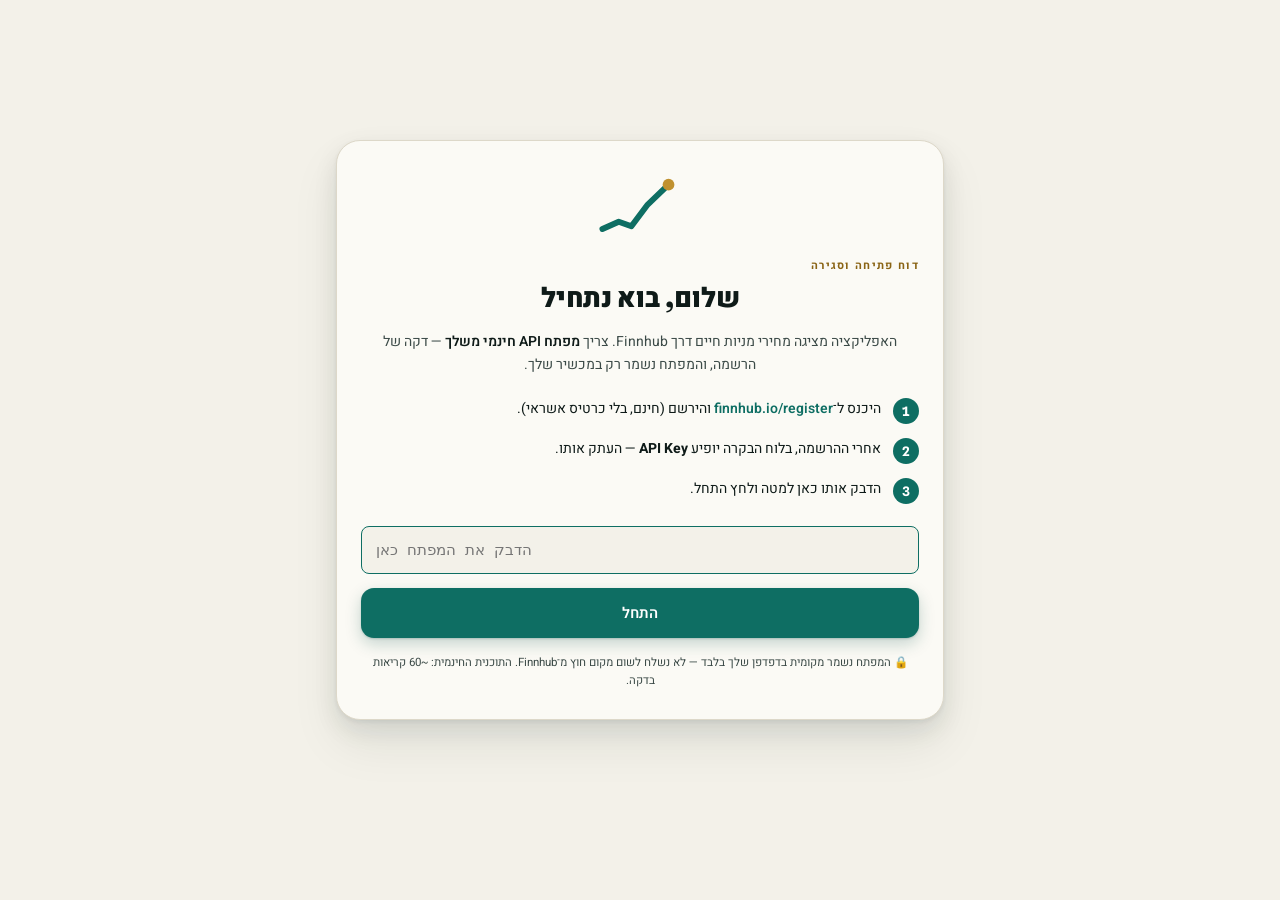
==== commit 7508e5de: "Add Grok daily market report to the feed panel Adds a client-side xAI/Grok integration that generate" ====
--- a/⁠index.html
+++ b/⁠index.html
@@ -282,6 +282,7 @@
 .reco-raw .k{color:var(--ink);font-family:"Spline Sans Mono",monospace;direction:ltr;display:inline-block}
 .gen-wrap{margin-top:26px;padding-top:16px;border-top:2px solid var(--ink)}
 .gen-wrap h3{font-size:20px;font-weight:800}
+.grok-card{background:var(--paper-2);border:1px solid var(--line);border-radius:16px;padding:14px;box-shadow:var(--shadow);margin-top:14px}.grok-head{display:flex;align-items:center;justify-content:space-between;border-bottom:1px solid var(--line);padding-bottom:10px;margin-bottom:10px}.grok-title{font-family:"Fraunces","Heebo",serif;font-size:17px;font-weight:800;display:flex;align-items:center;gap:7px}.grok-title::before{content:"\2726";color:var(--brass);font-size:15px}.grok-ref{display:inline-flex;align-items:center;gap:5px;font-size:12px;font-weight:600;color:var(--teal);border:1.5px solid var(--line);border-radius:10px;padding:7px 11px;background:var(--paper)}.grok-ref:active{transform:scale(.96)}.grok-body{font-size:13.5px;line-height:1.6;color:var(--ink)}.grok-h{font-family:"Fraunces","Heebo",serif;font-weight:800;font-size:15px;color:var(--teal);margin:12px 0 6px}.grok-h:first-child{margin-top:0}.grok-li{position:relative;padding-inline-start:16px;margin:5px 0;color:var(--ink-soft)}.grok-li::before{content:"\2022";position:absolute;inset-inline-start:2px;color:var(--brass);font-weight:700}.grok-p{margin:6px 0;color:var(--ink-soft)}.grok-stamp{font-size:11px;color:var(--ink-soft);margin-top:12px;padding-top:8px;border-top:1px solid var(--line)}.grok-empty{font-size:13px;color:var(--ink-soft);line-height:1.6}.grok-link{color:var(--teal);font-weight:700;text-decoration:underline;background:none;padding:0}.grok-disc{font-size:11px;color:var(--ink-soft);margin-top:10px;line-height:1.5;background:rgba(192,145,47,.08);border-radius:9px;padding:8px 10px}
 .gn{display:block;padding:12px 0;border-bottom:1px solid var(--line)}
 .gn-h{font-size:14px;font-weight:500;color:var(--ink);line-height:1.4;direction:ltr;text-align:left}
 .gn-m{font-size:11px;color:var(--ink-soft);margin-top:4px;direction:ltr;text-align:left}
@@ -293,14 +294,16 @@
 <script>
 const FINNHUB="https://finnhub.io/api/v1";
 const PROXIES=[u=>u,u=>"https://api.codetabs.com/v1/proxy/?quest="+encodeURIComponent(u),u=>"https://api.allorigins.win/raw?url="+encodeURIComponent(u),u=>"https://corsproxy.io/?url="+encodeURIComponent(u)];
-const LS={key:"mr_key",list:"mr_watch",prof:"mr_profiles",news:"mr_news",snap:"mr_snap",last:"mr_last",sort:"mr_sort",reco:"mr_reco",recoList:"mr_recoList",tickers:"mr_tickers",lastUpdate:"mr_lastUpdate",calls:"mr_calls",gnews:"mr_gnews",tags:"mr_tags",groupOrder:"mr_groupOrder",earn:"mr_earn",hold:"mr_hold",homeTk:"mr_homeTk",guide:"mr_guideSeen",ysym:"mr_ysym"};
+const LS={key:"mr_key",list:"mr_watch",prof:"mr_profiles",news:"mr_news",snap:"mr_snap",last:"mr_last",sort:"mr_sort",reco:"mr_reco",recoList:"mr_recoList",tickers:"mr_tickers",lastUpdate:"mr_lastUpdate",calls:"mr_calls",gnews:"mr_gnews",tags:"mr_tags",groupOrder:"mr_groupOrder",earn:"mr_earn",hold:"mr_hold",homeTk:"mr_homeTk",guide:"mr_guideSeen",ysym:"mr_ysym",grok:"mr_grok",grokRep:"mr_grokRep"};
 const DEFAULTS=[{symbol:"TSLA"},{symbol:"AAPL"},{symbol:"NVDA"},{symbol:"META"},{symbol:"PLTR"},{symbol:"IBIT"},{symbol:"SPY"},{symbol:"QQQ"},{symbol:"INTC"},{symbol:"GOOGL"},{symbol:"AMZN"},{symbol:"AMD"},{symbol:"SOXX"}];
 const MY_KEY="";
 const SHARE_MODE=true; // every user enters their own Finnhub key; nothing is shipped in the file.
 const SHARP=3;
+const GROK_MODEL="grok-4-latest";
 const $=s=>document.querySelector(s);
 const store={get:(k,f)=>{try{return JSON.parse(localStorage.getItem(k))??f}catch{return f}},set:(k,v)=>localStorage.setItem(k,JSON.stringify(v))};
 const getKey=()=>localStorage.getItem(LS.key)||(SHARE_MODE?"":MY_KEY);
+const getGrokKey=()=>localStorage.getItem(LS.grok)||"";
 const todayISO=()=>new Date().toISOString().slice(0,10);
 const fmt=n=>(n==null||isNaN(n))?"—":Number(n).toLocaleString("en-US",{minimumFractionDigits:2,maximumFractionDigits:2});
 const pct=n=>(n>0?"+":"")+n.toFixed(2)+"%";
@@ -469,6 +472,7 @@
     <section class="panel" id="p-home" dir="rtl"><div class="inner"><div class="home" id="homeBody"></div></div></section>
     <section class="panel" id="p-reco" dir="rtl"><div class="inner">
       <div class="reco-top"><div class="kicker">מקורות ועדכונים</div><h1 class="he">פיד וחדשות</h1><div class="reco-disc">חשבונות X נבחרים ופיד חדשות השוק. הקשה על חשבון פותחת אותו באפליקציית X. אלה מקורות מידע, לא ייעוץ השקעות.</div></div>
+      <div class="grok-card"><div class="grok-head"><span class="grok-title he">דוח יומי · Grok</span><button class="grok-ref" onclick="haptic();loadGrokReport(true)"><svg width="13" height="13" viewBox="0 0 24 24" fill="none" stroke="currentColor" stroke-width="2.4" stroke-linecap="round"><path d="M21 12a9 9 0 1 1-2.64-6.36"/><path d="M21 3v6h-6"/></svg>רענון</button></div><div id="grokReport" class="grok-body he"><div class="empty he">טוען דוח…</div></div><div class="grok-disc he">נוצר על ידי Grok עם גישה חיה ל-X. מידע והקשר בלבד, לא ייעוץ השקעות.</div></div>
       <div id="recoBody" class="xgrid"></div>
       <div class="gen-wrap"><h3 class="he">חדשות שוק כלליות</h3><div id="genNews"><div class="empty he">טוען חדשות…</div></div></div>
     </div></section>
@@ -608,6 +612,8 @@
 function openSettings(){$("#root").innerHTML=`<div dir="rtl" style="max-width:640px;margin:0 auto;padding:env(safe-area-inset-top) 16px 0;height:100dvh;overflow-y:auto"><div style="background:var(--paper-2);border:1px solid var(--line);border-radius:18px;padding:22px;margin:30px 0"><h2 style="font-size:22px;font-weight:700">הגדרות</h2>
 <p style="font-size:13px;color:var(--ink-soft);margin-top:16px">מפתח Finnhub (נשמר במכשיר הזה בלבד). <a href="https://finnhub.io/register" target="_blank" rel="noopener">להוצאת מפתח חינם</a>.</p>
 <input id="keyInput" value="${getKey()}" style="direction:ltr;width:100%;margin-top:8px;padding:11px 12px;border:1px solid var(--line);border-radius:10px;font-family:'Spline Sans Mono',monospace;font-size:13px;background:var(--paper)" onchange="localStorage.setItem('${LS.key}',this.value.trim());">
+<p style="font-size:13px;color:var(--ink-soft);margin-top:20px">מפתח Grok / xAI (אופציונלי — לדוח היומי). <a href="https://console.x.ai" target="_blank" rel="noopener">להוצאת מפתח</a>.</p>
+<input id="grokInput" value="${getGrokKey()}" placeholder="xai-..." style="direction:ltr;width:100%;margin-top:8px;padding:11px 12px;border:1px solid var(--line);border-radius:10px;font-family:'Spline Sans Mono',monospace;font-size:13px;background:var(--paper)" onchange="localStorage.setItem('${LS.grok}',this.value.trim());">
 <h3 style="font-size:16px;font-weight:700;margin-top:26px">שערים במסך הבית</h3>
 <p style="font-size:12.5px;color:var(--ink-soft);margin-top:5px;line-height:1.5">בחר עד 3. מטבעות וסחורות לא נספרים במכסה; SPY ו־QQQ כן (קריאה אחת כל אחד).</p>
 <div id="tkOpts" style="margin-top:10px">${Object.entries(TK_CATALOG).map(([k,v])=>`<label class="tagopt"><input type="checkbox" value="${k}" ${homeTk().includes(k)?"checked":""} onchange="limitTk()"><span>${v.label}</span></label>`).join("")}</div>
@@ -634,7 +640,33 @@
 function xInitials(n){const p=n.trim().split(/\s+/);return (p.length>1?(p[0][0]+p[1][0]):n.slice(0,2)).toUpperCase();}
 function xCard(a){return `<a class="xc" href="https://x.com/${a.h}" target="_blank" rel="noopener" onclick="haptic()"><div class="xc-av">${escapeHtml(xInitials(a.n))}</div><div class="xc-t"><div class="xc-n">${escapeHtml(a.n)}</div><div class="xc-c">${escapeHtml(a.c)}</div></div><div class="xc-h mono">@${escapeHtml(a.h)}</div><svg class="xc-go" viewBox="0 0 24 24" width="15" height="15" fill="none" stroke="currentColor" stroke-width="2.4" stroke-linecap="round" stroke-linejoin="round"><path d="M15 4h5v5"/><path d="M20 4l-9 9"/><path d="M18 14v5a1 1 0 0 1-1 1H5a1 1 0 0 1-1-1V7a1 1 0 0 1 1-1h5"/></svg></a>`;}
 function renderXFeed(){const el=$("#recoBody");if(!el)return;el.innerHTML=X_ACCOUNTS.map(xCard).join("");}
-async function loadReco(){if(recoLoaded)return;recoLoaded=true;renderXFeed();loadGeneralNews();}
+/* ===== Grok daily report (xAI Live Search) ===== */
+async function grokCall(body){const url="https://api.x.ai/v1/chat/completions";const opts={method:"POST",headers:{"Content-Type":"application/json","Authorization":"Bearer "+getGrokKey()},body:JSON.stringify(body)};
+ try{const r=await fetch(url,opts);const txt=await r.text();if(!r.ok)throw new Error("HTTP "+r.status+(txt?" "+txt.slice(0,160):""));return JSON.parse(txt);}
+ catch(e){try{const p="https://corsproxy.io/?url="+encodeURIComponent(url);const r=await fetch(p,opts);const txt=await r.text();if(!r.ok)throw new Error("HTTP "+r.status);return JSON.parse(txt);}catch(e2){throw e;}}}
+async function grokDailyReport(){const handles=X_ACCOUNTS.map(a=>a.h);const today=new Date().toLocaleDateString("he-IL",{weekday:"long",day:"numeric",month:"long",year:"numeric"});
+ const body={model:GROK_MODEL,search_parameters:{mode:"auto",sources:[{type:"x",x_handles:handles},{type:"web"}]},messages:[
+  {role:"system",content:"אתה אנליסט שוק ההון. כתוב בעברית בלבד, תמציתי וברור. אל תיתן ייעוץ השקעות — רק מידע והקשר."},
+  {role:"user",content:"הכן דוח שוק יומי לתאריך "+today+" בשני חלקים:\n\n## סיכום החשבונות\nסכם מה שהחשבונות הבאים ב-X פרסמו היום/אתמול (רק מה שרלוונטי לשוק): "+handles.map(function(h){return "@"+h;}).join(", ")+". 3-6 נקודות.\n\n## סקירת שוק אמריקאי\nמצב השוק האמריקאי: מדדים מובילים, מניות בולטות, סנטימנט כללי, ואירועים/דוחות חשובים לשים אליהם לב היום. 4-6 נקודות.\n\nכתוב טקסט פשוט: כותרות שמתחילות ב-## ונקודות שמתחילות ב-•. בלי טבלאות."}
+ ]};
+ const d=await grokCall(body);const text=d&&d.choices&&d.choices[0]&&d.choices[0].message&&d.choices[0].message.content;
+ if(!text)throw new Error("תשובה ריקה מ-Grok");return text.trim();}
+function grokReportHtml(text){return text.split(/\n/).map(function(line){const t=line.trim();if(!t)return "";
+ if(t.indexOf("## ")===0)return '<div class="grok-h">'+escapeHtml(t.slice(3))+'</div>';
+ if(t.charAt(0)==="#")return '<div class="grok-h">'+escapeHtml(t.replace(/^#+\s*/,""))+'</div>';
+ if(/^[•\-\*]\s/.test(t))return '<div class="grok-li">'+escapeHtml(t.replace(/^[•\-\*]\s+/,""))+'</div>';
+ return '<div class="grok-p">'+escapeHtml(t)+'</div>';}).join("");}
+function renderGrokReport(text,cachedDate){const el=$("#grokReport");if(!el)return;const stamp=cachedDate?'<div class="grok-stamp he">עודכן '+escapeHtml(cachedDate)+'</div>':"";el.innerHTML=grokReportHtml(text)+stamp;}
+async function loadGrokReport(force){const el=$("#grokReport");if(!el)return;
+ if(!getGrokKey()){el.innerHTML='<div class="grok-empty he">הוסף מפתח Grok ב<button class="grok-link" onclick="openSettings()">הגדרות</button> כדי לקבל דוח שוק יומי שמסכם את החשבונות ואת השוק האמריקאי.</div>';return;}
+ const c=store.get(LS.grokRep,{});
+ if(!force&&c.date===todayISO()&&c.text){renderGrokReport(c.text,c.date);return;}
+ el.innerHTML='<div class="empty he">Grok מכין דוח… זה עשוי לקחת מספר שניות.</div>';
+ try{const text=await grokDailyReport();store.set(LS.grokRep,{date:todayISO(),text:text});renderGrokReport(text,todayISO());}
+ catch(e){const reason=escapeHtml((e&&e.message)||"שגיאה");const old=store.get(LS.grokRep,{});
+  if(old.text){el.innerHTML='<div class="msg he" style="margin-bottom:8px">לא הצלחנו לרענן ('+reason+') — מוצג דוח מ־'+escapeHtml(old.date||"")+'. <button class="tool he" onclick="loadGrokReport(true)">נסה שוב</button></div>'+grokReportHtml(old.text);}
+  else{el.innerHTML='<div class="msg he">שגיאה בהפקת הדוח: '+reason+'<br><button class="tool he" style="margin-top:8px" onclick="loadGrokReport(true)">נסה שוב</button></div>';}}}
+async function loadReco(){if(recoLoaded)return;recoLoaded=true;loadGrokReport();renderXFeed();loadGeneralNews();}
 async function loadGeneralNews(force){const el=$("#genNews");if(!el)return;el.innerHTML='<div class="empty he">טוען חדשות…</div>';try{const d=await generalNews(force);if(!d.length){el.innerHTML='<div class="empty he">אין חדשות כרגע.</div>';return;}el.innerHTML=d.map(n=>`<a class="gn" href="${n.u}" target="_blank" rel="noopener"><div class="gn-h">${escapeHtml(n.h||"")}</div><div class="gn-m">${escapeHtml(n.s||"")} · ${n.t?new Date(n.t*1000).toLocaleDateString("he-IL",{month:"short",day:"numeric"}):""}</div></a>`).join("");}catch(e){const old=store.get(LS.gnews,{});const reason=escapeHtml((e&&e.message)||"שגיאה לא ידועה");if(old.items&&old.items.length){el.innerHTML=`<div class="msg he" style="margin-bottom:8px">לא הצלחנו לרענן (${reason}) — מוצגות חדשות מ־${old.date}. <button class="tool he" style="margin-top:6px" onclick="loadGeneralNews(true)">נסה שוב</button></div>`+old.items.map(n=>`<a class="gn" href="${n.u}" target="_blank" rel="noopener"><div class="gn-h">${escapeHtml(n.h||"")}</div><div class="gn-m">${escapeHtml(n.s||"")}</div></a>`).join("");}else{el.innerHTML=`<div class="msg he">שגיאה בטעינת חדשות: ${reason}<br><button class="tool he" style="margin-top:8px" onclick="loadGeneralNews(true)">נסה שוב</button></div>`;}}}
 
 document.addEventListener("visibilitychange",()=>{if(document.hidden)return;updateMarketBadge();if(getKey()&&store.get(LS.list,[]).length&&marketStatus()==="open"&&$("#refreshBtn"))refreshAll();});
